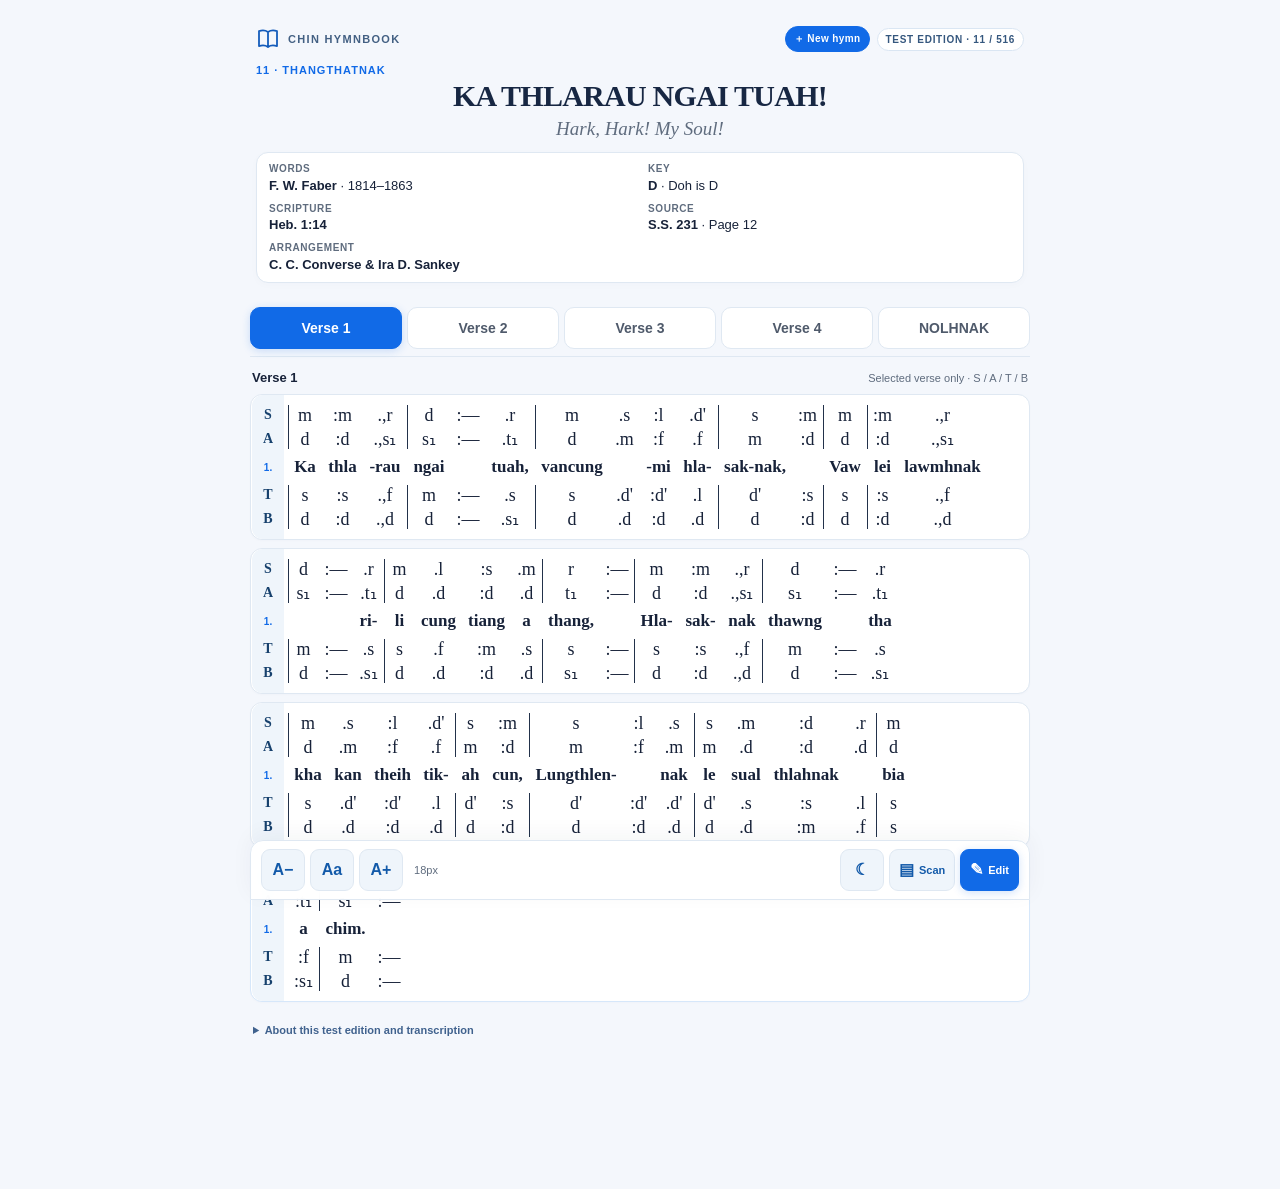
==== Chin_Hymn_11_Mobile_Reader.html @ 7ba85438 "first commit" ====
<!doctype html>
<html lang="en">
<head>
  <meta charset="utf-8">
  <meta name="viewport" content="width=device-width,initial-scale=1,viewport-fit=cover">
  <meta name="theme-color" content="#f4f7fc">
  <meta name="description" content="Mobile tonic sol-fa reading prototype of Chin Hymnbook #11. Separate verses, four-part notation, and Nolhnak chorus.">
  <title>11. KA THLARAU NGAI TUAH! — Chin Hymnbook</title>
  <style>:root {
  color-scheme: light;
  --page: #f4f7fc;
  --paper: #ffffff;
  --ink: #172239;
  --subtle: #5f6c7e;
  --line: #dfe8f2;
  --soft: #eff5fb;
  --blue: #116ae7;
  --blue-soft: #e7f1ff;
  --note-size: 18px;
  --lyric-size: 17px;
  --voice-height: 24px;
  --lyric-height: 32px;
  font-family: -apple-system, BlinkMacSystemFont, "Segoe UI", Inter, Arial, sans-serif;
}
*{box-sizing:border-box}
html{scroll-behavior:smooth}
body{margin:0;min-width:0;background:var(--page);color:var(--ink)}
button{font:inherit;cursor:pointer}
button:focus-visible,summary:focus-visible{outline:3px solid #66aaf9;outline-offset:3px}
.app{max-width:820px;min-height:100vh;margin:auto;padding:0 11px 90px}
.masthead{background:transparent;padding:19px 6px 16px}
.brand-row{display:flex;align-items:center;justify-content:space-between;gap:9px;margin-bottom:12px}
.header-actions{display:flex;align-items:center;justify-content:flex-end;gap:7px}.new-hymn-button{border:1px solid var(--blue);border-radius:100px;background:var(--blue);color:#fff;padding:5px 8px;font-size:10px;letter-spacing:.04em;font-weight:800;white-space:nowrap}
.brand{display:flex;align-items:center;gap:8px;color:#436083;font-size:11px;font-weight:800;letter-spacing:.12em}
.brand svg{width:24px;height:24px;color:#145cbb}
.draft-tag{font-size:10px;letter-spacing:.07em;color:#35577e;border:1px solid #dae6f3;border-radius:100px;background:#fff;padding:5px 8px;font-weight:800}
.hymn-number{font-size:11px;font-weight:800;text-transform:uppercase;letter-spacing:.09em;color:var(--blue);margin-bottom:4px}
h1{font-family:Georgia,"Times New Roman",serif;font-size:clamp(21px,5.3vw,30px);line-height:1.08;letter-spacing:-.025em;margin:0;text-align:center;color:#172743}
.subtitle{font-family:Georgia,"Times New Roman",serif;font-size:clamp(15px,4vw,19px);font-style:italic;text-align:center;margin:6px 0 12px;color:var(--subtle)}
.metadata{border:1px solid var(--line);border-radius:12px;background:var(--paper);padding:9px 12px;display:grid;grid-template-columns:1fr 1fr;gap:7px 16px;box-shadow:0 2px 9px rgba(26,63,110,.02)}
.meta{font-size:12px;line-height:1.36;min-width:0}
.meta strong{font-weight:800;color:var(--ink)}
.meta-label{font-size:10px;color:var(--subtle);text-transform:uppercase;letter-spacing:.06em;display:block;margin-bottom:1px;font-weight:800}
.meta.wide{grid-column:1/-1}
.meta-group{display:flex;gap:10px;flex-wrap:wrap}
.tabs-wrap{position:sticky;top:0;z-index:5;padding:8px 0 7px;background:var(--page);border-bottom:1px solid var(--line)}
.tabs{display:grid;grid-template-columns:repeat(5,minmax(0,1fr));gap:5px;max-width:810px}
.tab{border:1px solid var(--line);background:var(--paper);color:#4f5a6b;border-radius:10px;padding:11px 2px;font-size:12px;font-weight:750;min-width:0;white-space:nowrap;min-height:42px}
.tab[aria-selected="true"]{background:var(--blue);color:white;border-color:var(--blue);box-shadow:0 2px 8px #1b6de833}
.reader{padding:10px 0 0;scroll-margin-top:65px}
.score-head{display:flex;align-items:center;justify-content:space-between;gap:6px;margin:3px 2px 9px}
.section-name{font-size:13px;font-weight:800;color:var(--ink)}
.section-caption{color:var(--subtle);font-size:11px;text-align:right}
.notice{font-size:11px;line-height:1.5;color:#6a552c;background:#fff8e7;border:1px solid #f2dfaa;padding:8px 10px;border-radius:10px;margin:0 0 10px}
.score{display:flex;flex-direction:column;gap:8px}
.music-line{background:var(--paper);border:1px solid var(--line);border-radius:12px;display:flex;align-items:stretch;min-width:0;padding:8px 5px 8px 0;box-shadow:0 1px 2px rgba(27,54,96,.02);overflow:hidden}
.voice-labels{display:grid;grid-template-rows:var(--voice-height) var(--voice-height) var(--lyric-height) var(--voice-height) var(--voice-height);flex:0 0 27px;background:var(--soft);border-radius:11px 0 0 11px;margin:-8px 4px -8px 0;padding:8px 0;align-items:center;justify-items:center;color:#17416d;font:700 12px Georgia,serif}
.voice-labels .verse-mark{font-size:10px;color:var(--blue);font-family:Arial,sans-serif;align-self:center}
.event-group{display:flex;gap:0;flex:1;min-width:0;align-items:stretch}
.event{position:relative;min-width:0;flex-shrink:0;display:grid;grid-template-rows:var(--voice-height) var(--voice-height) var(--lyric-height) var(--voice-height) var(--voice-height);align-items:center;text-align:center;font-family:Georgia,"Times New Roman",serif;font-variant-numeric:tabular-nums;color:var(--ink)}
.note{font-size:var(--note-size);white-space:nowrap;line-height:1.12;min-width:0}
.lyric{font-size:var(--lyric-size);font-weight:700;line-height:1.1;white-space:nowrap;min-width:0}
.event.bar-before::before,.event.bar-before::after{content:"";position:absolute;left:0;border-left:1.6px solid #22314a;pointer-events:none}
.event.bar-before::before{top:2px;height:calc(var(--voice-height) * 2 - 4px)}
.event.bar-before::after{top:calc(var(--voice-height) * 2 + var(--lyric-height) + 2px);height:calc(var(--voice-height) * 2 - 4px)}
.note.blank,.lyric.blank{opacity:0}
.music-line.last-of-original{border-color:#d6e7fa}
.footer-tools{position:sticky;z-index:6;bottom:0;padding:8px 10px calc(8px + env(safe-area-inset-bottom));background:color-mix(in srgb,var(--paper) 96%,transparent);backdrop-filter:blur(8px);border:1px solid var(--line);border-radius:13px 13px 0 0;display:flex;align-items:center;justify-content:space-between;gap:8px;margin-top:25px;box-shadow:0 -6px 22px #142b4b0b}
.control-group{display:flex;align-items:center;gap:5px}
.control{border:1px solid var(--line);border-radius:9px;background:var(--soft);color:#135aa9;min-width:44px;min-height:42px;padding:5px 9px;font-weight:800;font-size:16px;display:inline-flex;align-items:center;justify-content:center;gap:5px}
.primary-control{background:var(--blue);border-color:var(--blue);color:#fff;box-shadow:0 2px 8px #1b6de833}
.control:active{transform:scale(.97)}
.control-text{font-size:11px;font-weight:750}
.font-caption{color:var(--subtle);font-size:11px;min-width:36px;text-align:center}
.helper{margin:15px 3px 0;color:var(--subtle);font-size:11px;line-height:1.5}
.helper summary{cursor:pointer;color:#40628e;font-weight:800;padding:5px 0}
.helper p{margin:5px 0 8px}
.dialog{border:none;border-radius:14px;background:var(--paper);padding:0;max-width:min(95vw,750px);width:95vw;max-height:90vh;color:var(--ink);box-shadow:0 16px 70px #101a3270}
.dialog::backdrop{background:#0c1733bb}
.dialog-head{position:sticky;top:0;display:flex;justify-content:space-between;align-items:center;gap:10px;padding:10px 14px;background:var(--paper);border-bottom:1px solid var(--line)}
.dialog-head h2{font-size:15px;margin:0}
.dialog-body{padding:10px;max-height:75vh;overflow:auto;text-align:center}
.dialog-body img{max-width:100%;height:auto;display:block;margin:auto}
.dialog .close{background:var(--soft);border:1px solid var(--line);min-width:42px;min-height:42px;border-radius:9px;font-size:18px;color:var(--ink)}
.dialog-hint{font-size:11px;line-height:1.35;color:var(--subtle);margin:3px 0 0}
.editor-dialog{max-width:min(96vw,1500px);width:96vw}
.import-dialog{max-width:min(94vw,640px)}.import-body{padding:16px}.upload-drop{display:grid;gap:7px;border:1px dashed #8cb6e8;border-radius:10px;background:var(--soft);padding:14px;color:var(--ink);font-size:13px;font-weight:800;margin-bottom:14px}.upload-drop input{font:inherit;color:var(--subtle);font-size:12px;font-weight:500}.upload-drop small{font-size:11px;line-height:1.4;color:var(--subtle);font-weight:500}.import-fields{grid-template-columns:repeat(2,minmax(0,1fr))}.import-warning{font-size:11px;line-height:1.45;color:#6a552c;background:#fff8e7;border:1px solid #f2dfaa;border-radius:9px;padding:9px 10px;margin:15px 0 0}
.editor-body{padding:14px;max-height:68vh;overflow:auto}
.editor-section{margin:20px 0}.editor-section h3{font-size:14px;margin:0 0 9px}.editor-section p{font-size:11px;line-height:1.4;color:var(--subtle);margin:0 0 9px}
.editor-details{margin:0 0 18px}.editor-details summary{cursor:pointer;font-size:14px;font-weight:800;color:#40628e;margin-bottom:10px}.editor-details[open] summary{margin-bottom:10px}
.editor-fields{display:grid;grid-template-columns:repeat(2,minmax(0,1fr));gap:9px}.editor-field{display:grid;gap:4px;font-size:11px;font-weight:750;color:var(--subtle)}
.editor-field input,.event-editor input{font:inherit;color:var(--ink);background:var(--paper);border:1px solid var(--line);border-radius:7px;padding:7px;min-width:0}
.event-editor{display:grid;grid-template-columns:36px repeat(5,minmax(64px,1fr));gap:5px;align-items:center;margin:0 0 5px}.event-editor label{font:700 11px Georgia,serif;color:var(--subtle);text-align:center}.event-editor .event-number{font:700 11px Arial,sans-serif;text-align:right;color:var(--subtle)}
.editor-columns{display:grid;grid-template-columns:36px repeat(5,minmax(64px,1fr));gap:5px;margin:0 0 5px}.editor-columns span{font-size:10px;font-weight:800;color:var(--subtle);text-align:center}.editor-actions{position:sticky;bottom:0;display:grid;grid-template-columns:auto auto 1fr auto auto;gap:7px;align-items:center;padding:10px 14px;background:var(--paper);border-top:1px solid var(--line)}
.editor-reference{display:grid;grid-template-columns:minmax(0,1fr) minmax(0,1fr);gap:16px;align-items:start;margin:0}.editor-reference figure,.editor-reference section{margin:0;border:1px solid var(--line);border-radius:10px;background:var(--soft);overflow:hidden}.editor-reference figcaption,.editor-reference h3{margin:0;padding:9px 11px;border-bottom:1px solid var(--line);font-size:12px;font-weight:800;color:var(--ink)}.scan-zoom{float:right;display:flex;align-items:center;gap:5px}.scan-zoom button{width:23px;height:23px;padding:0;border:1px solid var(--line);border-radius:5px;background:var(--paper);color:#135aa9;font-weight:800}.scan-zoom span{min-width:35px;text-align:center;font-size:10px;color:var(--subtle)}.editor-scan-viewport{height:500px;overflow:auto;background:#fff}.editor-scan-viewport img{display:block;max-width:none;height:auto;min-width:100%;object-fit:initial;object-position:top left}.editor-edit-panel{height:536px;display:flex;flex-direction:column}.editor-edit-panel p{font-size:11px;line-height:1.4;color:var(--subtle);margin:8px 11px}.editor-table{overflow:auto;padding:0 10px 10px}.editor-table .event-editor,.editor-table .editor-columns{min-width:510px}
.editor-secondary,.editor-save{border-radius:8px;padding:9px 11px;font-size:12px;font-weight:800}.editor-secondary{background:var(--soft);color:#135aa9;border:1px solid var(--line)}.editor-save{background:var(--blue);color:#fff;border:1px solid var(--blue)}
@media(max-width:700px){.editor-fields,.import-fields{grid-template-columns:1fr}.editor-body{padding:11px}.editor-reference{grid-template-columns:1fr}.editor-scan-viewport{height:300px}.editor-edit-panel{height:420px}.event-editor,.editor-columns{grid-template-columns:27px repeat(5,minmax(56px,1fr));gap:3px;min-width:330px}.editor-section{overflow-x:auto}.event-editor input{padding:6px 4px;font-size:12px}.editor-actions{padding:9px;gap:5px}.editor-secondary,.editor-save{padding:9px 7px;font-size:11px}}
.sr-only{position:absolute;left:-10000px;width:1px;height:1px;overflow:hidden}
:root[data-theme="dark"]{color-scheme:dark;--page:#111824;--paper:#202a39;--ink:#edf4fe;--subtle:#aebbd0;--line:#39475a;--soft:#2a3a4e;--blue:#64a5ff;--blue-soft:#223d63}
:root[data-theme="dark"] .tab[aria-selected="true"]{background:#3579d6;color:white}
:root[data-theme="dark"] .primary-control{background:#3579d6;border-color:#3579d6}
:root[data-theme="dark"] .import-warning{color:#f2d9a0;background:#423823;border-color:#786130}
:root[data-theme="dark"] .notice{color:#f2d9a0;background:#423823;border-color:#786130}
:root[data-theme="dark"] .event.bar-before::before,:root[data-theme="dark"] .event.bar-before::after{border-color:#cfdbeb}
:root[data-theme="dark"] .voice-labels{color:#d5e8fc}
:root[data-theme="dark"] .draft-tag{background:var(--paper);border-color:var(--line);color:var(--subtle)}
:root[data-theme="dark"] .footer-tools{background:#202a39f5}
@media (min-width:650px){.app{padding:0 20px 60px}.masthead{padding-top:26px}.tab{font-size:14px}.voice-labels{flex-basis:32px;font-size:14px}.music-line{padding-left:1px}.meta{font-size:13px}}
@media (max-width:359px){.app{padding:0 6px 80px}.voice-labels{flex-basis:23px;margin-right:2px}.music-line{padding-right:3px}.tab{font-size:11px}.metadata{padding:8px}.footer-tools{padding-left:5px;padding-right:5px}.control{min-width:40px;padding:5px}}
@media(prefers-reduced-motion:reduce){html{scroll-behavior:auto}*{transition:none!important}}
</style>
</head>
<body>
<main class="app">
  <header class="masthead">
    <div class="brand-row">
      <div class="brand"><svg viewBox="0 0 24 24" fill="none" stroke="currentColor" stroke-width="1.8" aria-hidden="true"><path d="M12 5c-2.5-1.8-6-1.9-9-.9v15c3-.9 6.5-1 9 1 2.5-2 6-1.9 9-1v-15c-3-1-6.5-.9-9 .9Zm0 0v15" stroke-linejoin="round"/></svg>CHIN HYMNBOOK</div>
      <div class="header-actions"><button id="openImporter" class="new-hymn-button" type="button">＋ New hymn</button><span class="draft-tag">TEST EDITION · 11 / 516</span></div>
    </div>
    <div id="hymnNumber" class="hymn-number">11 · Thangthatnak</div>
    <h1 id="hymnTitle">KA THLARAU NGAI TUAH!</h1>
    <p id="englishTitle" class="subtitle">Hark, Hark! My Soul!</p>
    <div class="metadata" aria-label="Hymn information">
      <div class="meta"><span class="meta-label">Words</span><span id="wordsMeta"></span></div>
      <div class="meta"><span class="meta-label">Key</span><span id="keyMeta"></span></div>
      <div class="meta"><span class="meta-label">Scripture</span><strong id="scriptureMeta"></strong></div>
      <div class="meta"><span class="meta-label">Source</span><span id="sourceMeta"></span></div>
      <div class="meta wide"><span class="meta-label">Arrangement</span><strong id="arrangersMeta"></strong></div>
    </div>
  </header>

  <nav class="tabs-wrap" aria-label="Choose verse or chorus">
    <div class="tabs" role="tablist" aria-label="Hymn section">
      <button class="tab" type="button" role="tab" aria-controls="reader" aria-selected="true" data-section="1">Verse 1</button>
      <button class="tab" type="button" role="tab" aria-controls="reader" aria-selected="false" data-section="2">Verse 2</button>
      <button class="tab" type="button" role="tab" aria-controls="reader" aria-selected="false" data-section="3">Verse 3</button>
      <button class="tab" type="button" role="tab" aria-controls="reader" aria-selected="false" data-section="4">Verse 4</button>
      <button id="chorusTab" class="tab" type="button" role="tab" aria-controls="reader" aria-selected="false" data-section="chorus">Nolhnak</button>
    </div>
  </nav>

  <section id="reader" class="reader" role="tabpanel" aria-label="Selected hymn section">
    <div class="score-head"><span class="section-name" id="sectionName">Verse 1</span><span class="section-caption" id="sectionCaption">Selected verse only · S / A / T / B</span></div>
    <p id="notice" class="notice" hidden>Verse 4 was printed separately below the music. Its lyrics are preserved, but their note-by-note placement is <strong>provisional</strong> and needs musical proofreading.</p>
    <div id="score" class="score" aria-label="Tonic sol-fa score"><div class="music-line">Loading notation…</div></div>
  </section>
  <details class="helper"><summary>About this test edition and transcription</summary>
    <p>This functional prototype uses the text and notes from the previously reconstructed SVG of the supplied hymnbook scan—not notes invented by image mockups. Each tab shows only that section. On narrow screens, measures reflow vertically; all four voices remain visible with the lyrics between A and T.</p>
    <p>The original re-typesetting was manual and has not received musical proofreading. Please compare the notation and Chin lyrics against the source scan before publishing or using it for a performance. Verse 4 is especially provisional in its lyric alignment.</p>
  </details>
  <div class="footer-tools" role="group" aria-label="Reading tools">
    <div class="control-group">
      <button id="decreaseFont" class="control" type="button" aria-label="Decrease notation size">A−</button>
      <button id="resetFont" class="control" type="button" aria-label="Reset notation size">Aa</button>
      <button id="increaseFont" class="control" type="button" aria-label="Increase notation size">A+</button>
      <span class="font-caption" id="fontCaption" aria-live="polite">18px</span>
    </div>
    <div class="control-group">
      <button id="themeToggle" class="control" type="button" aria-label="Switch to dark mode"><span id="themeIcon">☾</span></button>
      <button id="openScan" class="control" type="button" aria-label="View original scanned page"><span aria-hidden="true">▤</span><span class="control-text">Scan</span></button>
      <button id="openEditor" class="control primary-control" type="button" aria-label="Edit hymn content"><span aria-hidden="true">✎</span><span class="control-text">Edit</span></button>
    </div>
  </div>
</main>
<dialog id="scanDialog" class="dialog" aria-label="Original hymnbook scan">
  <div class="dialog-head"><h2>Original scan · Hymn 11</h2><button id="closeScan" class="close" type="button" aria-label="Close original scan">✕</button></div>
  <div class="dialog-body"><img id="scanImage" src="[data-uri]" alt="Original scanned page 12 showing hymn 11 with tonic sol-fa and verses"></div>
</dialog>
<dialog id="editorDialog" class="dialog editor-dialog" aria-label="Edit hymn content">
  <form id="editorForm" method="dialog">
    <div class="dialog-head"><div><h2>Edit hymn content</h2><p class="dialog-hint">Changes are stored on this device until you export the project JSON.</p></div><button id="closeEditor" class="close" type="button" aria-label="Close editor">✕</button></div>
    <div id="editorBody" class="editor-body"></div>
    <div class="editor-actions"><button id="addEvent" class="editor-secondary" type="button">Add event</button><button id="resetEdits" class="editor-secondary" type="button">Reset saved edits</button><span></span><button id="exportEdits" class="editor-secondary" type="button">Export JSON</button><button class="editor-save" type="submit">Save changes</button></div>
  </form>
</dialog>
<dialog id="importDialog" class="dialog import-dialog" aria-label="Create a new hymn draft">
  <form id="importForm">
    <div class="dialog-head"><div><h2>New hymn from scan</h2><p class="dialog-hint">Creates a proofread-required draft. Review every note and lyric against the scan.</p></div><button id="closeImporter" class="close" type="button" aria-label="Close new hymn importer">✕</button></div>
    <div class="import-body">
      <label class="upload-drop"><span>Original scanned page</span><input id="importScan" name="scan" type="file" accept="image/jpeg,image/png,image/webp" required><small id="scanFileStatus">Choose a high-resolution JPG, PNG, or WebP.</small></label>
      <div class="editor-fields import-fields">
        <label class="editor-field">Hymn number<input name="number" type="number" min="1" required placeholder="12"></label>
        <label class="editor-field">Category<input name="category" required placeholder="Thangthatnak"></label>
        <label class="editor-field">Chin title<input name="title" required placeholder="Title as printed"></label>
        <label class="editor-field">English title<input name="englishTitle" placeholder="Optional translation"></label>
        <label class="editor-field">Book page<input name="page" type="number" min="1" placeholder="13"></label>
        <label class="editor-field">Source / tune<input name="source" placeholder="Optional"></label>
      </div>
      <p class="import-warning"><strong>What this creates:</strong> a structured draft with blank aligned events for verses and chorus, plus review flags. It does not infer or certify any notation from the scan.</p>
    </div>
    <div class="editor-actions"><span></span><button id="downloadScan" class="editor-secondary" type="button" disabled>Download scan copy</button><button class="editor-save" type="submit">Create draft</button></div>
  </form>
</dialog>
<script>// Generated from hymn11.json by sync_hymn_data.py. Do not edit directly.
window.HYMN11 = {
  "number": "11",
  "title": "KA THLARAU NGAI TUAH!",
  "englishTitle": "Hark, Hark! My Soul!",
  "category": "Thangthatnak",
  "page": "12",
  "lyricist": "F. W. Faber",
  "lyricistDates": "1814–1863",
  "key": "D",
  "scripture": "Heb. 1:14",
  "source": "S.S. 231",
  "arrangers": "C. C. Converse & Ira D. Sankey",
  "verses": 4,
  "chorusLabel": "NOLHNAK",
  "verse4NotUnderlaid": true,
  "notationSource": "Manually re-typeset SVG created from the user-supplied scan; needs musical proofreading.",
  "verseScore": [
    {
      "sourceSystem": 1,
      "events": [
        {
          "notes": [
            "m",
            "d",
            "s",
            "d"
          ],
          "lyrics": [
            "Ka",
            "Hla",
            "Lam"
          ],
          "bar": true,
          "verse4": "Ngaih"
        },
        {
          "notes": [
            ":m",
            ":d",
            ":s",
            ":d"
          ],
          "lyrics": [
            "thla",
            "aw",
            "hla"
          ],
          "verse4": "chiat"
        },
        {
          "notes": [
            ".,r",
            ".,s₁",
            ".,f",
            ".,d"
          ],
          "lyrics": [
            "-rau",
            "nan",
            "pi"
          ],
          "verse4": "nak"
        },
        {
          "notes": [
            "d",
            "s₁",
            "m",
            "d"
          ],
          "lyrics": [
            "ngai",
            "theih",
            "ah"
          ],
          "bar": true,
          "verse4": "caan"
        },
        {
          "notes": [
            ":—",
            ":—",
            ":—",
            ":—"
          ],
          "lyrics": [
            "",
            "",
            ""
          ],
          "verse4": ""
        },
        {
          "notes": [
            ".r",
            ".t₁",
            ".s",
            ".s₁"
          ],
          "lyrics": [
            "tuah,",
            "tik-",
            "zan-"
          ],
          "verse4": "kha"
        },
        {
          "notes": [
            "m",
            "d",
            "s",
            "d"
          ],
          "lyrics": [
            "vancung",
            "ah",
            "lei"
          ],
          "bar": true,
          "verse4": "a"
        },
        {
          "notes": [
            ".s",
            ".m",
            ".d'",
            ".d"
          ],
          "lyrics": [
            "",
            "hmai-",
            "dar-"
          ],
          "verse4": "tu"
        },
        {
          "notes": [
            ":l",
            ":f",
            ":d'",
            ":d"
          ],
          "lyrics": [
            "-mi",
            "lei",
            "khing"
          ],
          "verse4": "sau"
        },
        {
          "notes": [
            ".d'",
            ".f",
            ".l",
            ".d"
          ],
          "lyrics": [
            "hla-",
            "ah",
            "thawng"
          ],
          "verse4": "hmah-"
        },
        {
          "notes": [
            "s",
            "m",
            "d'",
            "d"
          ],
          "lyrics": [
            "sak-nak,",
            "kal",
            "bangin,"
          ],
          "bar": true,
          "verse4": "seh-"
        },
        {
          "notes": [
            ":m",
            ":d",
            ":s",
            ":d"
          ],
          "lyrics": [
            "",
            "u,",
            ""
          ],
          "verse4": "law"
        },
        {
          "notes": [
            "m",
            "d",
            "s",
            "d"
          ],
          "lyrics": [
            "Vaw",
            "“Re",
            "Vaw-"
          ],
          "bar": true,
          "verse4": "Khua"
        }
      ]
    },
    {
      "sourceSystem": 2,
      "events": [
        {
          "notes": [
            ":m",
            ":d",
            ":s",
            ":d"
          ],
          "lyrics": [
            "lei",
            "thei",
            "lei"
          ],
          "bar": true,
          "verse4": "mui"
        },
        {
          "notes": [
            ".,r",
            ".,s₁",
            ".,f",
            ".,d"
          ],
          "lyrics": [
            "lawmhnak",
            "-mi",
            "cungah"
          ],
          "verse4": "hlawt"
        },
        {
          "notes": [
            "d",
            "s₁",
            "m",
            "d"
          ],
          "lyrics": [
            "",
            "le",
            ""
          ],
          "bar": true,
          "verse4": "in"
        },
        {
          "notes": [
            ":—",
            ":—",
            ":—",
            ":—"
          ],
          "lyrics": [
            "",
            "",
            ""
          ],
          "verse4": ""
        },
        {
          "notes": [
            ".r",
            ".t₁",
            ".s",
            ".s₁"
          ],
          "lyrics": [
            "ri-",
            "si-",
            "Je-"
          ],
          "verse4": "lawmhnak"
        },
        {
          "notes": [
            "m",
            "d",
            "s",
            "d"
          ],
          "lyrics": [
            "li",
            "fak",
            "suh"
          ],
          "bar": true,
          "verse4": ""
        },
        {
          "notes": [
            ".l",
            ".d",
            ".f",
            ".d"
          ],
          "lyrics": [
            "cung",
            "ra",
            "thawng"
          ],
          "verse4": "khua"
        },
        {
          "notes": [
            ":s",
            ":d",
            ":m",
            ":d"
          ],
          "lyrics": [
            "tiang",
            "u,”",
            "a"
          ],
          "verse4": "a"
        },
        {
          "notes": [
            ".m",
            ".d",
            ".s",
            ".d"
          ],
          "lyrics": [
            "a",
            "a",
            "thang"
          ],
          "verse4": "ceu"
        },
        {
          "notes": [
            "r",
            "t₁",
            "s",
            "s₁"
          ],
          "lyrics": [
            "thang,",
            "ti,",
            "cang,"
          ],
          "bar": true,
          "verse4": "lai"
        },
        {
          "notes": [
            ":—",
            ":—",
            ":—",
            ":—"
          ],
          "lyrics": [
            "",
            "",
            ""
          ],
          "verse4": ""
        },
        {
          "notes": [
            "m",
            "d",
            "s",
            "d"
          ],
          "lyrics": [
            "Hla-",
            "Khuamui",
            "Thong"
          ],
          "bar": true,
          "verse4": "Rethei"
        },
        {
          "notes": [
            ":m",
            ":d",
            ":s",
            ":d"
          ],
          "lyrics": [
            "sak-",
            "",
            "tam-pi"
          ],
          "verse4": ""
        },
        {
          "notes": [
            ".,r",
            ".,s₁",
            ".,f",
            ".,d"
          ],
          "lyrics": [
            "nak",
            "chung",
            ""
          ],
          "verse4": "mi"
        }
      ]
    },
    {
      "sourceSystem": 3,
      "events": [
        {
          "notes": [
            "d",
            "s₁",
            "m",
            "d"
          ],
          "lyrics": [
            "thawng",
            "ah",
            "thil-"
          ],
          "bar": true,
          "verse4": "kal"
        },
        {
          "notes": [
            ":—",
            ":—",
            ":—",
            ":—"
          ],
          "lyrics": [
            "",
            "",
            ""
          ],
          "verse4": ""
        },
        {
          "notes": [
            ".r",
            ".t₁",
            ".s",
            ".s₁"
          ],
          "lyrics": [
            "tha",
            "Bawi",
            "rit"
          ],
          "verse4": "nak"
        },
        {
          "notes": [
            "m",
            "d",
            "s",
            "d"
          ],
          "lyrics": [
            "kha",
            "Je-",
            "a"
          ],
          "bar": true,
          "verse4": ""
        },
        {
          "notes": [
            ".s",
            ".m",
            ".d'",
            ".d"
          ],
          "lyrics": [
            "kan",
            "suh",
            "phor-"
          ],
          "verse4": "lam"
        },
        {
          "notes": [
            ":l",
            ":f",
            ":d'",
            ":d"
          ],
          "lyrics": [
            "theih",
            "nih",
            "mi"
          ],
          "verse4": "kha"
        },
        {
          "notes": [
            ".d'",
            ".f",
            ".l",
            ".d"
          ],
          "lyrics": [
            "tik-",
            "an",
            "vial-"
          ],
          "verse4": "a"
        },
        {
          "notes": [
            "s",
            "m",
            "d'",
            "d"
          ],
          "lyrics": [
            "ah",
            "auh",
            "te"
          ],
          "bar": true,
          "verse4": "dih"
        },
        {
          "notes": [
            ":m",
            ":d",
            ":s",
            ":d"
          ],
          "lyrics": [
            "cun,",
            "cang,",
            "nih,"
          ],
          "verse4": "tikah,"
        },
        {
          "notes": [
            "s",
            "m",
            "d'",
            "d"
          ],
          "lyrics": [
            "Lungthlen-",
            "Van-",
            "Tuu-"
          ],
          "bar": true,
          "verse4": "Thlarau"
        },
        {
          "notes": [
            ":l",
            ":f",
            ":d'",
            ":d"
          ],
          "lyrics": [
            "",
            "cung",
            "khal"
          ],
          "verse4": ""
        },
        {
          "notes": [
            ".s",
            ".m",
            ".d'",
            ".d"
          ],
          "lyrics": [
            "nak",
            "lam",
            "Bawi-"
          ],
          "verse4": "hna"
        }
      ]
    },
    {
      "sourceSystem": 4,
      "events": [
        {
          "notes": [
            "s",
            "m",
            "d'",
            "d"
          ],
          "lyrics": [
            "le",
            "tha",
            "pa"
          ],
          "bar": true,
          "verse4": "ngamnak"
        },
        {
          "notes": [
            ".m",
            ".d",
            ".s",
            ".d"
          ],
          "lyrics": [
            "sual",
            "hmuhsak",
            "nangmah"
          ],
          "verse4": ""
        },
        {
          "notes": [
            ":d",
            ":d",
            ":s",
            ":m"
          ],
          "lyrics": [
            "thlahnak",
            "",
            ""
          ],
          "verse4": "suikhua"
        },
        {
          "notes": [
            ".r",
            ".d",
            ".l",
            ".f"
          ],
          "lyrics": [
            "",
            "-tu",
            "sin-"
          ],
          "verse4": ""
        },
        {
          "notes": [
            "m",
            "d",
            "s",
            "s"
          ],
          "lyrics": [
            "bia",
            "kha",
            "ah"
          ],
          "bar": true,
          "verse4": "kan"
        },
        {
          "notes": [
            ":r",
            ":t₁",
            ":f",
            ":s₁"
          ],
          "lyrics": [
            "a",
            "a",
            "kan"
          ],
          "verse4": "phak"
        },
        {
          "notes": [
            "d",
            "s₁",
            "m",
            "d"
          ],
          "lyrics": [
            "chim.",
            "si.",
            "ra."
          ],
          "bar": true,
          "verse4": "lai"
        },
        {
          "notes": [
            ":—",
            ":—",
            ":—",
            ":—"
          ],
          "lyrics": [
            "",
            "",
            ""
          ],
          "verse4": ""
        }
      ]
    }
  ],
  "chorusScore": [
    {
      "sourceSystem": 4,
      "events": [
        {
          "notes": [
            "s",
            "d",
            "d'",
            "m"
          ],
          "chorusLyric": "Bia",
          "bar": true
        },
        {
          "notes": [
            ":l",
            ":f",
            ":d'",
            ":f"
          ],
          "chorusLyric": "kam"
        },
        {
          "notes": [
            ".t",
            ".f",
            ".s",
            ".r"
          ],
          "chorusLyric": "a"
        },
        {
          "notes": [
            "d'",
            "m",
            "s",
            "d"
          ],
          "chorusLyric": "tling,",
          "bar": true
        },
        {
          "notes": [
            ":—",
            ":—",
            ":—",
            ":—"
          ],
          "chorusLyric": ""
        },
        {
          "notes": [
            ".s",
            ".m",
            ".d'",
            ".d"
          ],
          "chorusLyric": "Van-"
        }
      ]
    },
    {
      "sourceSystem": 5,
      "events": [
        {
          "notes": [
            "l",
            "f",
            "d'",
            "f"
          ],
          "chorusLyric": "cung",
          "bar": true
        },
        {
          "notes": [
            ".s",
            ".s",
            ".d'",
            ".m"
          ],
          "chorusLyric": "mi"
        },
        {
          "notes": [
            ":l",
            ":f",
            ":d'",
            ":f"
          ],
          "chorusLyric": "vialte"
        },
        {
          "notes": [
            ".t",
            ".f",
            ".s",
            ".r"
          ],
          "chorusLyric": ""
        },
        {
          "notes": [
            "d'",
            "m",
            "s",
            "d"
          ],
          "chorusLyric": "nih",
          "bar": true
        },
        {
          "notes": [
            ":s",
            ":m",
            ":d'",
            ":d"
          ],
          "chorusLyric": "khan,"
        },
        {
          "notes": [
            "d'",
            "m",
            "s",
            "d"
          ],
          "chorusLyric": "An",
          "bar": true
        },
        {
          "notes": [
            ":d'",
            ":m",
            ":s",
            ":d"
          ],
          "chorusLyric": "aw"
        },
        {
          "notes": [
            ".t",
            ".r",
            ".s",
            ".r"
          ],
          "chorusLyric": "ngaih"
        },
        {
          "notes": [
            "d'",
            "m",
            "s",
            "m"
          ],
          "chorusLyric": "awk",
          "bar": true
        },
        {
          "notes": [
            ".s",
            ".d",
            ".s",
            ".m"
          ],
          "chorusLyric": "tlak"
        },
        {
          "notes": [
            ":f",
            ":t₁",
            ":s",
            ":r"
          ],
          "chorusLyric": "in"
        },
        {
          "notes": [
            ".m",
            ".d",
            ".s",
            ".d"
          ],
          "chorusLyric": "hla"
        }
      ]
    },
    {
      "sourceSystem": 6,
      "events": [
        {
          "notes": [
            "l",
            "d",
            "f",
            "f₁"
          ],
          "chorusLyric": "an",
          "bar": true
        },
        {
          "notes": [
            ":r",
            ":d",
            ":l",
            ":fe₁"
          ],
          "chorusLyric": "sa"
        },
        {
          "notes": [
            "r",
            "t₁",
            "s",
            "s₁"
          ],
          "chorusLyric": "i,",
          "bar": true
        },
        {
          "notes": [
            ":—",
            ":—",
            ":—",
            ":—"
          ],
          "chorusLyric": ""
        },
        {
          "notes": [
            "m",
            "d",
            "s",
            "d"
          ],
          "chorusLyric": "Zan-",
          "bar": true
        },
        {
          "notes": [
            ":m",
            ":d",
            ":s",
            ":d"
          ],
          "chorusLyric": "lei"
        },
        {
          "notes": [
            ".r",
            ".t₁",
            ".f",
            ".s₁"
          ],
          "chorusLyric": "tah-"
        },
        {
          "notes": [
            "d",
            "s₁",
            "m",
            "d"
          ],
          "chorusLyric": "nak",
          "bar": true
        },
        {
          "notes": [
            ":—",
            ":—",
            ":—",
            ":—"
          ],
          "chorusLyric": ""
        },
        {
          "notes": [
            ".r",
            ".t₁",
            ".s",
            ".s₁"
          ],
          "chorusLyric": "zing-"
        },
        {
          "notes": [
            "m",
            "d",
            "s",
            "d"
          ],
          "chorusLyric": "lei",
          "bar": true
        },
        {
          "notes": [
            ".s",
            ".m",
            ".d'",
            ".d"
          ],
          "chorusLyric": "lung-"
        },
        {
          "notes": [
            ":l",
            ":f",
            ":d'",
            ":d"
          ],
          "chorusLyric": "lawmh-"
        },
        {
          "notes": [
            ".d'",
            ".f",
            ".l",
            ".d"
          ],
          "chorusLyric": "nak"
        }
      ]
    },
    {
      "sourceSystem": 7,
      "events": [
        {
          "notes": [
            "s",
            "m",
            "d'",
            "d"
          ],
          "chorusLyric": "tha",
          "bar": true
        },
        {
          "notes": [
            ":m",
            ":d",
            ":s",
            ":d"
          ],
          "chorusLyric": "bik,"
        },
        {
          "notes": [
            "s",
            "m",
            "d'",
            "d"
          ],
          "chorusLyric": "Khua",
          "bar": true
        },
        {
          "notes": [
            ":l",
            ":f",
            ":d'",
            ":d"
          ],
          "chorusLyric": "muih-nak"
        },
        {
          "notes": [
            ".s",
            ".m",
            ".d'",
            ".d"
          ],
          "chorusLyric": ""
        },
        {
          "notes": [
            "m",
            "d",
            "s",
            "d"
          ],
          "chorusLyric": "kha",
          "bar": true
        },
        {
          "notes": [
            ".s",
            ".m",
            ".d'",
            ".d"
          ],
          "chorusLyric": "dawtnak"
        },
        {
          "notes": [
            ":l",
            ":f",
            ":d'",
            ":f"
          ],
          "chorusLyric": ""
        },
        {
          "notes": [
            ".d'",
            ".f",
            ".l",
            ".f"
          ],
          "chorusLyric": "nih"
        },
        {
          "notes": [
            "d'",
            "m",
            "s",
            "s"
          ],
          "chorusLyric": "a"
        },
        {
          "notes": [
            ":t",
            ":r            .f",
            ":s",
            ":s₁"
          ],
          "chorusLyric": "ceu-",
          "bar": true
        },
        {
          "notes": [
            "d'",
            "m",
            "s",
            "d"
          ],
          "chorusLyric": "ter"
        },
        {
          "notes": [
            ":—",
            ":—",
            ":—",
            ":—"
          ],
          "chorusLyric": "",
          "bar": true
        },
        {
          "notes": [
            "",
            "",
            "",
            ""
          ],
          "chorusLyric": ""
        }
      ]
    }
  ]
};
</script>
<script>(() => {
  'use strict';
  const originalData = clone(window.HYMN11);
  let data = clone(originalData);
  const root = document.documentElement;
  const reader = document.getElementById('reader');
  const score = document.getElementById('score');
  const tabs = [...document.querySelectorAll('[role="tab"]')];
  const notice = document.getElementById('notice');
  const sectionName = document.getElementById('sectionName');
  const sectionCaption = document.getElementById('sectionCaption');
  const fontCaption = document.getElementById('fontCaption');
  const dialog = document.getElementById('scanDialog');
  const scanImage = document.getElementById('scanImage');
  let activeScanSrc = scanImage.src;
  let activeScanFilename = 'original-hymn-11.jpg';
  let dataStorageKey = 'chinHymn11-edits';
  let section = '1';
  let fontSize = 18;
  let timer;
  let lastWidth = 0;
  let measureCtx = document.createElement('canvas').getContext('2d');

  function clone(value) { return JSON.parse(JSON.stringify(value)); }

  function settingsGet(key, fallback) {
    try {return window.localStorage.getItem(key) ?? fallback;} catch {return fallback;}
  }
  function settingsSave(key, val) {
    try {window.localStorage.setItem(key, val);} catch {}
  }
  function escapeHtml(s) {
    return String(s).replace(/[&<>"']/g, x => ({'&':'&amp;','<':'&lt;','>':'&gt;','"':'&quot;',"'":'&#39;'}[x]));
  }
  function currentLines() {return section==='chorus' ? data.chorusScore : data.verseScore;}
  function renderHeader() {
    document.getElementById('hymnNumber').textContent=`${data.number} · ${data.category}`;
    document.getElementById('hymnTitle').textContent=data.title;
    document.getElementById('englishTitle').textContent=data.englishTitle;
    document.getElementById('wordsMeta').innerHTML=`<strong>${escapeHtml(data.lyricist)}</strong>${data.lyricistDates ? ` · ${escapeHtml(data.lyricistDates)}` : ''}`;
    document.getElementById('keyMeta').innerHTML=`<strong>${escapeHtml(data.key)}</strong> · Doh is ${escapeHtml(data.key)}`;
    document.getElementById('scriptureMeta').textContent=data.scripture;
    document.getElementById('sourceMeta').innerHTML=`<strong>${escapeHtml(data.source)}</strong> · Page ${escapeHtml(data.page)}`;
    document.getElementById('arrangersMeta').textContent=data.arrangers;
    document.getElementById('chorusTab').textContent=data.chorusLabel || 'Chorus';
  }
  function lyricFor(event) {
    return section==='chorus' ? (event.chorusLyric ?? '') :
      section==='4' ? (event.verse4 ?? '') : (event.lyrics?.[Number(section)-1] ?? '');
  }
  function preferredWidth(event) {
    const noteParts = event.notes ?? [];
    measureCtx.font = `${fontSize}px Georgia, 'Times New Roman', serif`;
    const n = Math.max(0, ...noteParts.map(t => measureCtx.measureText(t ?? '').width));
    measureCtx.font = `700 ${Math.max(14, fontSize-1)}px Georgia, 'Times New Roman', serif`;
    const l = measureCtx.measureText(lyricFor(event)).width;
    return Math.ceil(Math.max(fontSize * 1.7, n + 10, l + 12));
  }
  function lineCapacity() {
    const containerWidth = score.clientWidth || reader.clientWidth || 350;
    return Math.max(170,containerWidth-(window.innerWidth >=650 ? 52 : 37));
  }
  function intoMeasures(events) {
    const measures=[];
    for(const e of events){
      if (!measures.length || e.bar) measures.push([]);
      measures.at(-1).push(e);
    }
    return measures;
  }
  function reflowEvents(events, cap) {
    const measures=intoMeasures(events);
    const rows=[];let curr=[];let used=0;
    const push=()=>{if(curr.length){rows.push(curr);curr=[];used=0;}};
    for (const measure of measures){
      const measureWidth=measure.reduce((sum,e)=>sum+preferredWidth(e),0);
      if (measureWidth<=cap){
        if (used+measureWidth>cap && curr.length)push();
        curr.push(...measure);used+=measureWidth;
      } else {
        // A measure can be longer than a phone screen. Split only at note boundaries.
        for(const e of measure){
          const w=Math.min(preferredWidth(e),cap);
          if(used+w>cap && curr.length) push();
          curr.push(e);used+=w;
        }
      }
    }
    push();
    // Avoid a final "orphan" with only one sung syllable on its own line.
    // Moving whole note events preserves S/A/lyrics/T/B alignment.
    if (rows.length>1) {
      const last=rows.at(-1), prior=rows.at(-2);
      let lastWidth=last.reduce((n,e)=>n+preferredWidth(e),0);
      while(last.length<3 && prior.length>3){
        const candidate=prior.at(-1), w=preferredWidth(candidate);
        if(lastWidth+w>cap)break;
        prior.pop();last.unshift(candidate);lastWidth+=w;
      }
    }
    return rows;
  }
  function makeLine(events, originalSystem, final) {
    const outer=document.createElement('div');outer.className='music-line'+(final?' last-of-original':'');
    const labels=document.createElement('div');labels.className='voice-labels';labels.setAttribute('aria-hidden','true');
    labels.innerHTML=`<span>S</span><span>A</span><span class="verse-mark">${section==='chorus'?'♪':section+'.'}</span><span>T</span><span>B</span>`;
    outer.appendChild(labels);
    const group=document.createElement('div');group.className='event-group';
    let width=0;for (const e of events) width+=preferredWidth(e);
    const cap=lineCapacity();
    // If one unusual lyric word exceeds available width, reduce its column without overflowing.
    const factor=width>cap && events.length===1? Math.min(1,cap/width):1;
    for (const e of events){
      const cell=document.createElement('div');cell.className='event'+(e.bar?' bar-before':'');
      cell.style.width=(preferredWidth(e)*factor)+'px';
      const slots=[e.notes[0],e.notes[1],lyricFor(e),e.notes[2],e.notes[3]];
      for (let i=0;i<slots.length;i++) {
        const el=document.createElement('div');
        el.className=(i===2?'lyric':'note')+(!slots[i]?' blank':'');
        el.textContent=slots[i]||'·';
        if(i===2 && slots[i])el.title=slots[i];
        cell.appendChild(el);
      }
      group.appendChild(cell);
    }
    outer.appendChild(group);
    outer.dataset.sourceSystem=originalSystem;
    return outer;
  }
  function render() {
    if(!score) return;
    renderHeader();
    score.replaceChildren();
    const fragment=document.createDocumentFragment();
    // All four printed systems form one continuous musical section.
    // Reflow them together so source-page line endings cannot create tiny orphan panels.
    const events=currentLines().flatMap(sys=>sys.events);
    const rows=reflowEvents(events,lineCapacity());
    for(let j=0;j<rows.length;j++)fragment.appendChild(makeLine(rows[j],null,j===rows.length-1));
    score.appendChild(fragment);
    const chorus=section==='chorus';
    sectionName.textContent=chorus?`${data.chorusLabel} · Chorus`:`Verse ${section}`;
    sectionCaption.textContent=chorus?'Chorus only · S / A / T / B':'Selected verse only · S / A / T / B';
    notice.hidden=section!=='4';
    tabs.forEach(t=>{
      const isActive=t.dataset.section===section;
      t.setAttribute('aria-selected',String(isActive));t.tabIndex=isActive?0:-1;
    });
    fontCaption.textContent=`${fontSize}px`;
  }
  function setSection(next, scroll=true) {
    if(!['1','2','3','4','chorus'].includes(next))return;
    section=next;
    render();settingsSave('chinHymn11-section',section);
    if(scroll){
      reader.scrollIntoView({block:'start',behavior:window.matchMedia('(prefers-reduced-motion: reduce)').matches?'instant':'smooth'});
    }
  }
  function updateFont(value) {
    fontSize=Math.max(14,Math.min(24,Number(value)||18));
    root.style.setProperty('--note-size',fontSize+'px');
    root.style.setProperty('--lyric-size',Math.max(14,fontSize-1)+'px');
    root.style.setProperty('--voice-height',Math.round(fontSize*1.36)+'px');
    root.style.setProperty('--lyric-height',Math.round(fontSize*1.8)+'px');
    settingsSave('chinHymn11-font',fontSize);render();
  }
  function closeScan(){if(dialog?.open)dialog.close();}
  const editorDialog=document.getElementById('editorDialog');
  const editorBody=document.getElementById('editorBody');
  let editorScanZoom=100;
  function input(label, key, value) { return `<label class="editor-field">${label}<input name="${key}" value="${escapeHtml(value ?? '')}"></label>`; }
  function editorMarkup() {
    const score=currentLines(); const lyricLabel=section==='chorus'?'Chorus lyric':`Verse ${section} lyric`;
    const eventRows=score.flatMap(system=>system.events).map((event,index)=>{
      const lyric=lyricFor(event); const prefix=`event-${index}`;
      const note=(voice,label)=>`<input aria-label="Event ${index+1} ${label}" name="${prefix}-note-${voice}" value="${escapeHtml(event.notes[voice])}">`;
      return `<div class="event-editor"><span class="event-number">${index+1}</span>${note(0,'S')}${note(1,'A')}<input aria-label="Event ${index+1} ${lyricLabel}" name="${prefix}-lyric" value="${escapeHtml(lyric)}">${note(2,'T')}${note(3,'B')}</div>`;
    }).join('');
    const label=section==='chorus'?escapeHtml(data.chorusLabel):'Verse '+section;
    return `<details class="editor-details"><summary>Hymn details</summary><div class="editor-fields">${input('Hymn number','number',data.number)}${input('Category','category',data.category)}${input('Title','title',data.title)}${input('English title','englishTitle',data.englishTitle)}${input('Lyricist','lyricist',data.lyricist)}${input('Lyricist dates','lyricistDates',data.lyricistDates)}${input('Key / Doh','key',data.key)}${input('Scripture','scripture',data.scripture)}${input('Source','source',data.source)}${input('Book page','page',data.page)}${input('Arrangement','arrangers',data.arrangers)}${input('Chorus label','chorusLabel',data.chorusLabel)}</div></details><section class="editor-reference" aria-label="Proofreading workspace"><figure><figcaption>Original scan <span class="scan-zoom"><button type="button" data-scan-zoom="-25" aria-label="Zoom out original scan">−</button><span id="scanZoomCaption">${editorScanZoom}%</span><button type="button" data-scan-zoom="25" aria-label="Zoom in original scan">+</button></span></figcaption><div class="editor-scan-viewport"><img id="editorScan" style="width:${editorScanZoom}%" src="${escapeHtml(activeScanSrc)}" alt="Original scan of hymn ${escapeHtml(data.number)}"></div></figure><section class="editor-edit-panel"><h3>${label} edit view</h3><p>Each row stays aligned as S, A, lyric, T, B.</p><div class="editor-table"><div class="editor-columns"><span>#</span><span>S</span><span>A</span><span>Lyric</span><span>T</span><span>B</span></div>${eventRows}</div></section></section>`;
  }
  function openEditor() { editorBody.innerHTML=editorMarkup(); editorDialog.showModal(); }
  function savedDataLoad() { try { const saved=localStorage.getItem('chinHymn11-edits'); if(saved) data=JSON.parse(saved); } catch {} }
  function saveEditor() {
    const form=new FormData(document.getElementById('editorForm'));
    ['number','category','title','englishTitle','lyricist','lyricistDates','key','scripture','source','page','arrangers','chorusLabel'].forEach(key=>data[key]=String(form.get(key) ?? '').trim());
    const events=currentLines().flatMap(system=>system.events);
    events.forEach((event,index)=>{
      event.notes=event.notes.map((_,voice)=>String(form.get(`event-${index}-note-${voice}`) ?? '').trim());
      const lyric=String(form.get(`event-${index}-lyric`) ?? '').trim();
      if(section==='chorus') event.chorusLyric=lyric;
      else if(section==='4') event.verse4=lyric;
      else { event.lyrics ??=['','','']; event.lyrics[Number(section)-1]=lyric; }
    });
    settingsSave(dataStorageKey,JSON.stringify(data)); render(); editorDialog.close();
  }
  function exportData() {
    const blob=new Blob([JSON.stringify(data,null,2)+'\n'],{type:'application/json'}); const url=URL.createObjectURL(blob);
    const link=document.createElement('a');link.href=url;link.download=`hymn${data.number}.json`;link.click();URL.revokeObjectURL(url);
  }
  const importDialog=document.getElementById('importDialog');
  const importForm=document.getElementById('importForm');
  const importScan=document.getElementById('importScan');
  let importedFile;
  function blankEvent() { return {notes:['','','',''],lyrics:['','',''],verse4:''}; }
  function downloadImportedScan() {
    if(!importedFile)return;
    const url=URL.createObjectURL(importedFile);const link=document.createElement('a');link.href=url;link.download=activeScanFilename;link.click();URL.revokeObjectURL(url);
  }
  function createImportedDraft() {
    const fields=new FormData(importForm); const number=String(fields.get('number')).trim();
    data={number,title:String(fields.get('title')).trim(),englishTitle:String(fields.get('englishTitle')).trim(),category:String(fields.get('category')).trim(),page:String(fields.get('page')).trim(),lyricist:'',lyricistDates:'',key:'',scripture:'',source:String(fields.get('source')).trim(),arrangers:'',verses:4,chorusLabel:'NOLHNAK',verse4NotUnderlaid:true,transcriptionStatus:'draft-needs-proofreading',notationSource:'New scan import. All notation and lyrics require human proofreading against the preserved source scan.',reviewFlags:['No notation or lyrics have been transcribed yet.','Review every SATB token, lyric syllable, barline, and metadata field against the source scan.'],verseScore:[{sourceSystem:1,events:[blankEvent()]}],chorusScore:[{sourceSystem:1,events:[{notes:['','','',''],chorusLyric:''}]}]};
    activeScanFilename=`original-hymn-${number}.${importedFile.name.split('.').pop()}`;dataStorageKey=`chinHymnDraft-${number}`;section='1';document.title=`${number}. ${data.title || 'Untitled hymn'} — Chin Hymnbook`;
    scanImage.src=activeScanSrc;scanImage.alt=`Original scanned page for hymn ${number}`;importDialog.close();render();openEditor();exportData();
  }
  tabs.forEach(tab=>{
    tab.addEventListener('click',()=>setSection(tab.dataset.section));
    tab.addEventListener('keydown',(ev)=>{
      const k=ev.key;
      if (!['ArrowLeft','ArrowRight','Home','End'].includes(k)) return;
      ev.preventDefault();let ix=tabs.indexOf(tab);
      if(k==='ArrowLeft')ix=(ix+tabs.length-1)%tabs.length;
      if(k==='ArrowRight')ix=(ix+1)%tabs.length;
      if(k==='Home')ix=0;if(k==='End')ix=tabs.length-1;
      tabs[ix].focus();setSection(tabs[ix].dataset.section,false);
    });
  });
  document.getElementById('decreaseFont').addEventListener('click',()=>updateFont(fontSize-1));
  document.getElementById('resetFont').addEventListener('click',()=>updateFont(18));
  document.getElementById('increaseFont').addEventListener('click',()=>updateFont(fontSize+1));
  document.getElementById('themeToggle').addEventListener('click',()=>{
    const next=root.dataset.theme==='dark'?'light':'dark';root.dataset.theme=next;
    document.getElementById('themeToggle').setAttribute('aria-label',next==='dark'?'Switch to light mode':'Switch to dark mode');
    document.getElementById('themeIcon').textContent=next==='dark'?'☀':'☾';
    settingsSave('chinHymn11-theme',next);
  });
  document.getElementById('openScan').addEventListener('click',()=>{
    if(typeof dialog.showModal==='function') dialog.showModal();
    else {scanImage.hidden=false;window.open(scanImage.src,'_blank','noopener');}
  });
  document.getElementById('closeScan').addEventListener('click',closeScan);
  dialog.addEventListener('click',ev=>{if(ev.target===dialog)closeScan()});
  document.getElementById('openEditor').addEventListener('click',openEditor);
  document.getElementById('closeEditor').addEventListener('click',()=>editorDialog.close());
  document.getElementById('editorForm').addEventListener('submit',ev=>{ev.preventDefault();saveEditor();});
  document.getElementById('addEvent').addEventListener('click',()=>{const systems=currentLines();const target=systems.at(-1);target.events.push(section==='chorus'?{notes:['','','',''],chorusLyric:''}:blankEvent());editorBody.innerHTML=editorMarkup();});
  document.getElementById('exportEdits').addEventListener('click',exportData);
  document.getElementById('resetEdits').addEventListener('click',()=>{if(window.confirm('Remove all locally saved hymn edits from this device?')){try{localStorage.removeItem(dataStorageKey)}catch{}data=clone(originalData);dataStorageKey='chinHymn11-edits';render();editorBody.innerHTML=editorMarkup();}});
  editorBody.addEventListener('click',ev=>{const button=ev.target.closest('[data-scan-zoom]');if(!button)return;editorScanZoom=Math.max(50,Math.min(250,editorScanZoom+Number(button.dataset.scanZoom)));const image=document.getElementById('editorScan');const caption=document.getElementById('scanZoomCaption');if(image)image.style.width=editorScanZoom+'%';if(caption)caption.textContent=editorScanZoom+'%';});
  editorDialog.addEventListener('click',ev=>{if(ev.target===editorDialog)editorDialog.close()});
  document.getElementById('openImporter').addEventListener('click',()=>importDialog.showModal());
  document.getElementById('closeImporter').addEventListener('click',()=>importDialog.close());
  importDialog.addEventListener('click',ev=>{if(ev.target===importDialog)importDialog.close()});
  importScan.addEventListener('change',()=>{importedFile=importScan.files?.[0];if(!importedFile)return;activeScanFilename=`original-hymn-${String(importForm.elements.number.value || 'new').trim()}.${importedFile.name.split('.').pop()}`;activeScanSrc=URL.createObjectURL(importedFile);document.getElementById('scanFileStatus').textContent=`Selected: ${importedFile.name} (${Math.round(importedFile.size/1024)} KB)`;document.getElementById('downloadScan').disabled=false;});
  document.getElementById('downloadScan').addEventListener('click',downloadImportedScan);
  importForm.addEventListener('submit',ev=>{ev.preventDefault();if(importedFile)createImportedDraft();});
  savedDataLoad();
  const savedTheme=settingsGet('chinHymn11-theme','light');
  root.dataset.theme=savedTheme==='dark'?'dark':'light';
  document.getElementById('themeIcon').textContent=root.dataset.theme==='dark'?'☀':'☾';
  document.getElementById('themeToggle').setAttribute('aria-label',root.dataset.theme==='dark'?'Switch to light mode':'Switch to dark mode');
  updateFont(Number(settingsGet('chinHymn11-font','18')));
  setSection(settingsGet('chinHymn11-section','1'),false);
  // Debounced automatic music reflow on rotation, browser resize, and screen changes.
  new ResizeObserver((entries)=>{
    const w=Math.round(entries[0]?.contentRect.width||0);
    if(w && w!==lastWidth){lastWidth=w;clearTimeout(timer);timer=setTimeout(render,90);}
  }).observe(reader);
})();
</script>
</body>
</html>
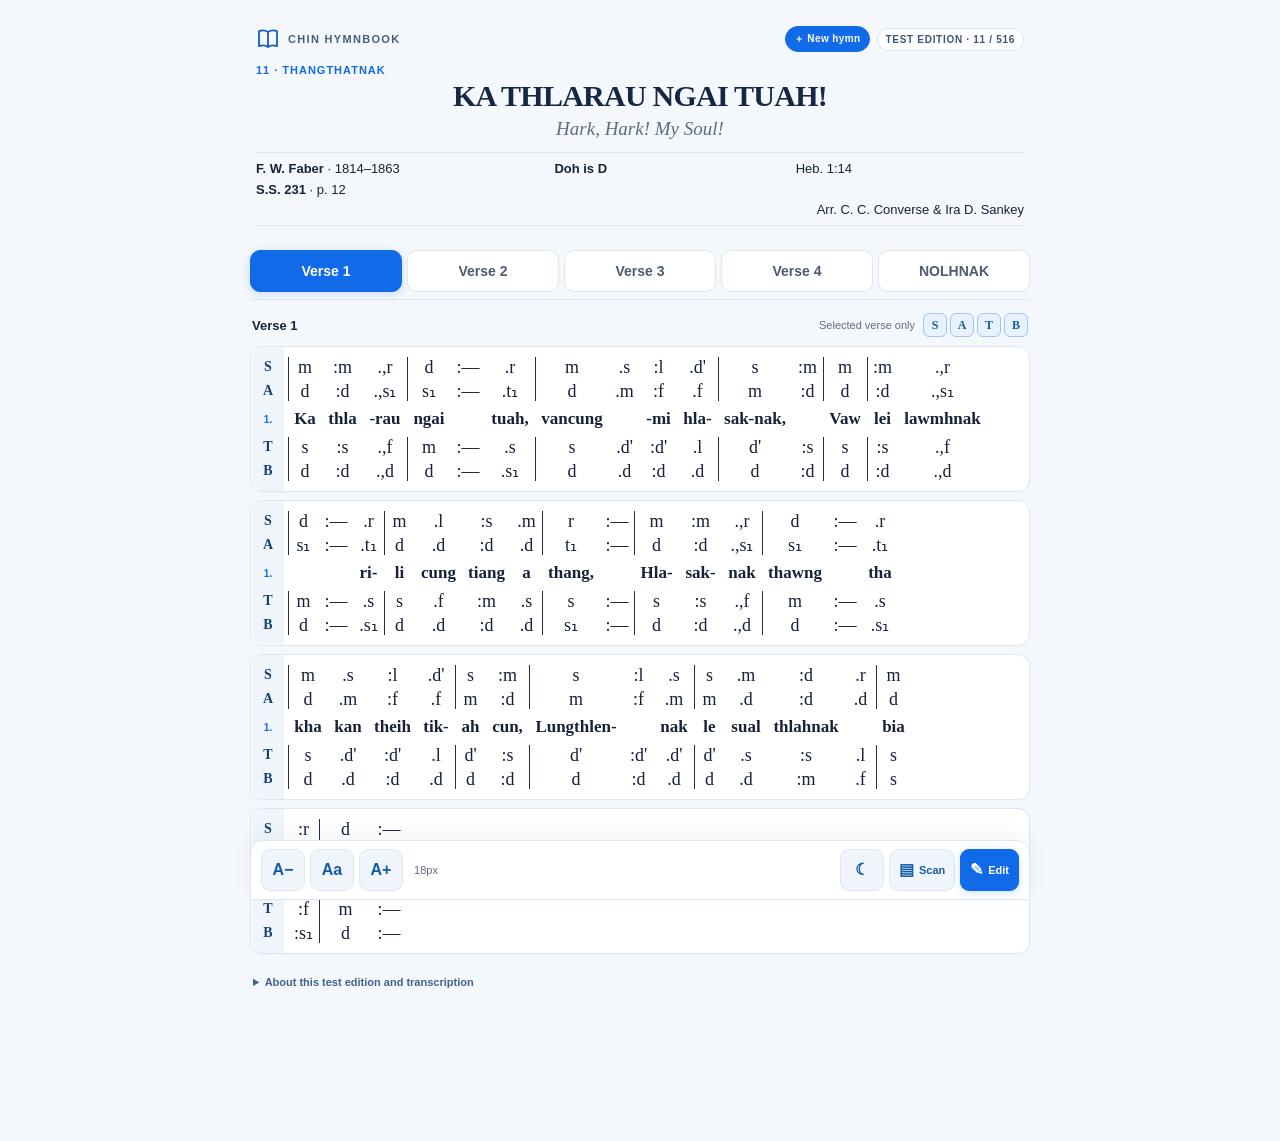
==== commit 3e07bdd2: "Added new hymn option" ====
--- a/Chin_Hymn_11_Mobile_Reader.html
+++ b/Chin_Hymn_11_Mobile_Reader.html
@@ -35,32 +35,31 @@
 .brand svg{width:24px;height:24px;color:#145cbb}
 .draft-tag{font-size:10px;letter-spacing:.07em;color:#35577e;border:1px solid #dae6f3;border-radius:100px;background:#fff;padding:5px 8px;font-weight:800}
 .hymn-number{font-size:11px;font-weight:800;text-transform:uppercase;letter-spacing:.09em;color:var(--blue);margin-bottom:4px}
-h1{font-family:Georgia,"Times New Roman",serif;font-size:clamp(21px,5.3vw,30px);line-height:1.08;letter-spacing:-.025em;margin:0;text-align:center;color:#172743}
+h1{font-family:Georgia,"Times New Roman",serif;font-size:clamp(21px,5.3vw,30px);line-height:1.08;letter-spacing:-.025em;margin:0;text-align:center;color:#172743}h1[data-title-length="long"]{font-size:clamp(19px,4.7vw,26px)}h1[data-title-length="very-long"]{font-size:clamp(18px,4.1vw,23px)}
 .subtitle{font-family:Georgia,"Times New Roman",serif;font-size:clamp(15px,4vw,19px);font-style:italic;text-align:center;margin:6px 0 12px;color:var(--subtle)}
-.metadata{border:1px solid var(--line);border-radius:12px;background:var(--paper);padding:9px 12px;display:grid;grid-template-columns:1fr 1fr;gap:7px 16px;box-shadow:0 2px 9px rgba(26,63,110,.02)}
-.meta{font-size:12px;line-height:1.36;min-width:0}
-.meta strong{font-weight:800;color:var(--ink)}
-.meta-label{font-size:10px;color:var(--subtle);text-transform:uppercase;letter-spacing:.06em;display:block;margin-bottom:1px;font-weight:800}
-.meta.wide{grid-column:1/-1}
+.metadata{border-top:1px solid var(--line);border-bottom:1px solid var(--line);padding:7px 0 6px;display:grid;grid-template-columns:1.25fr 1fr 1fr;gap:3px 13px}
+.meta{font-size:12px;line-height:1.35;min-width:0}.meta strong{font-weight:800;color:var(--ink)}.meta.wide{grid-column:1/-1;text-align:right}
 .meta-group{display:flex;gap:10px;flex-wrap:wrap}
 .tabs-wrap{position:sticky;top:0;z-index:5;padding:8px 0 7px;background:var(--page);border-bottom:1px solid var(--line)}
 .tabs{display:grid;grid-template-columns:repeat(5,minmax(0,1fr));gap:5px;max-width:810px}
 .tab{border:1px solid var(--line);background:var(--paper);color:#4f5a6b;border-radius:10px;padding:11px 2px;font-size:12px;font-weight:750;min-width:0;white-space:nowrap;min-height:42px}
 .tab[aria-selected="true"]{background:var(--blue);color:white;border-color:var(--blue);box-shadow:0 2px 8px #1b6de833}
 .reader{padding:10px 0 0;scroll-margin-top:65px}
-.score-head{display:flex;align-items:center;justify-content:space-between;gap:6px;margin:3px 2px 9px}
+.score-head{display:flex;align-items:center;justify-content:space-between;gap:6px;margin:3px 2px 9px}.score-options{display:flex;align-items:center;justify-content:flex-end;gap:8px}
 .section-name{font-size:13px;font-weight:800;color:var(--ink)}
 .section-caption{color:var(--subtle);font-size:11px;text-align:right}
+.voice-filter{display:flex;gap:3px}.voice-filter button{width:24px;height:24px;border:1px solid var(--line);border-radius:6px;background:var(--paper);color:var(--subtle);font:700 12px Georgia,serif}.voice-filter button[aria-pressed="true"]{background:var(--blue-soft);border-color:#9ec5f5;color:#135aa9}
 .notice{font-size:11px;line-height:1.5;color:#6a552c;background:#fff8e7;border:1px solid #f2dfaa;padding:8px 10px;border-radius:10px;margin:0 0 10px}
 .score{display:flex;flex-direction:column;gap:8px}
 .music-line{background:var(--paper);border:1px solid var(--line);border-radius:12px;display:flex;align-items:stretch;min-width:0;padding:8px 5px 8px 0;box-shadow:0 1px 2px rgba(27,54,96,.02);overflow:hidden}
-.voice-labels{display:grid;grid-template-rows:var(--voice-height) var(--voice-height) var(--lyric-height) var(--voice-height) var(--voice-height);flex:0 0 27px;background:var(--soft);border-radius:11px 0 0 11px;margin:-8px 4px -8px 0;padding:8px 0;align-items:center;justify-items:center;color:#17416d;font:700 12px Georgia,serif}
+.voice-labels{display:grid;grid-template-rows:var(--score-rows);flex:0 0 27px;background:var(--soft);border-radius:11px 0 0 11px;margin:-8px 4px -8px 0;padding:8px 0;align-items:center;justify-items:center;color:#17416d;font:700 12px Georgia,serif}
 .voice-labels .verse-mark{font-size:10px;color:var(--blue);font-family:Arial,sans-serif;align-self:center}
 .event-group{display:flex;gap:0;flex:1;min-width:0;align-items:stretch}
-.event{position:relative;min-width:0;flex-shrink:0;display:grid;grid-template-rows:var(--voice-height) var(--voice-height) var(--lyric-height) var(--voice-height) var(--voice-height);align-items:center;text-align:center;font-family:Georgia,"Times New Roman",serif;font-variant-numeric:tabular-nums;color:var(--ink)}
+.event{position:relative;min-width:0;flex-shrink:0;display:grid;grid-template-rows:var(--score-rows);align-items:center;text-align:center;font-family:Georgia,"Times New Roman",serif;font-variant-numeric:tabular-nums;color:var(--ink)}
 .note{font-size:var(--note-size);white-space:nowrap;line-height:1.12;min-width:0}
 .lyric{font-size:var(--lyric-size);font-weight:700;line-height:1.1;white-space:nowrap;min-width:0}
 .event.bar-before::before,.event.bar-before::after{content:"";position:absolute;left:0;border-left:1.6px solid #22314a;pointer-events:none}
+.music-line.filtered .event.bar-before::before,.music-line.filtered .event.bar-before::after{display:none}
 .event.bar-before::before{top:2px;height:calc(var(--voice-height) * 2 - 4px)}
 .event.bar-before::after{top:calc(var(--voice-height) * 2 + var(--lyric-height) + 2px);height:calc(var(--voice-height) * 2 - 4px)}
 .note.blank,.lyric.blank{opacity:0}
@@ -95,6 +94,7 @@
 .editor-reference{display:grid;grid-template-columns:minmax(0,1fr) minmax(0,1fr);gap:16px;align-items:start;margin:0}.editor-reference figure,.editor-reference section{margin:0;border:1px solid var(--line);border-radius:10px;background:var(--soft);overflow:hidden}.editor-reference figcaption,.editor-reference h3{margin:0;padding:9px 11px;border-bottom:1px solid var(--line);font-size:12px;font-weight:800;color:var(--ink)}.scan-zoom{float:right;display:flex;align-items:center;gap:5px}.scan-zoom button{width:23px;height:23px;padding:0;border:1px solid var(--line);border-radius:5px;background:var(--paper);color:#135aa9;font-weight:800}.scan-zoom span{min-width:35px;text-align:center;font-size:10px;color:var(--subtle)}.editor-scan-viewport{height:500px;overflow:auto;background:#fff}.editor-scan-viewport img{display:block;max-width:none;height:auto;min-width:100%;object-fit:initial;object-position:top left}.editor-edit-panel{height:536px;display:flex;flex-direction:column}.editor-edit-panel p{font-size:11px;line-height:1.4;color:var(--subtle);margin:8px 11px}.editor-table{overflow:auto;padding:0 10px 10px}.editor-table .event-editor,.editor-table .editor-columns{min-width:510px}
 .editor-secondary,.editor-save{border-radius:8px;padding:9px 11px;font-size:12px;font-weight:800}.editor-secondary{background:var(--soft);color:#135aa9;border:1px solid var(--line)}.editor-save{background:var(--blue);color:#fff;border:1px solid var(--blue)}
 @media(max-width:700px){.editor-fields,.import-fields{grid-template-columns:1fr}.editor-body{padding:11px}.editor-reference{grid-template-columns:1fr}.editor-scan-viewport{height:300px}.editor-edit-panel{height:420px}.event-editor,.editor-columns{grid-template-columns:27px repeat(5,minmax(56px,1fr));gap:3px;min-width:330px}.editor-section{overflow-x:auto}.event-editor input{padding:6px 4px;font-size:12px}.editor-actions{padding:9px;gap:5px}.editor-secondary,.editor-save{padding:9px 7px;font-size:11px}}
+@media(max-width:600px){.metadata{grid-template-columns:1fr 1fr;gap:3px 10px}.meta.wide{grid-column:1/-1;text-align:left}.score-head{align-items:flex-start}.score-options{flex-direction:column;align-items:flex-end;gap:4px}.section-caption{font-size:10px}}
 .sr-only{position:absolute;left:-10000px;width:1px;height:1px;overflow:hidden}
 :root[data-theme="dark"]{color-scheme:dark;--page:#111824;--paper:#202a39;--ink:#edf4fe;--subtle:#aebbd0;--line:#39475a;--soft:#2a3a4e;--blue:#64a5ff;--blue-soft:#223d63}
 :root[data-theme="dark"] .tab[aria-selected="true"]{background:#3579d6;color:white}
@@ -121,11 +121,11 @@
     <h1 id="hymnTitle">KA THLARAU NGAI TUAH!</h1>
     <p id="englishTitle" class="subtitle">Hark, Hark! My Soul!</p>
     <div class="metadata" aria-label="Hymn information">
-      <div class="meta"><span class="meta-label">Words</span><span id="wordsMeta"></span></div>
-      <div class="meta"><span class="meta-label">Key</span><span id="keyMeta"></span></div>
-      <div class="meta"><span class="meta-label">Scripture</span><strong id="scriptureMeta"></strong></div>
-      <div class="meta"><span class="meta-label">Source</span><span id="sourceMeta"></span></div>
-      <div class="meta wide"><span class="meta-label">Arrangement</span><strong id="arrangersMeta"></strong></div>
+      <div id="wordsMeta" class="meta"></div>
+      <div id="keyMeta" class="meta"></div>
+      <div id="scriptureMeta" class="meta"></div>
+      <div id="sourceMeta" class="meta"></div>
+      <div id="arrangersMeta" class="meta wide"></div>
     </div>
   </header>
 
@@ -140,7 +140,7 @@
   </nav>
 
   <section id="reader" class="reader" role="tabpanel" aria-label="Selected hymn section">
-    <div class="score-head"><span class="section-name" id="sectionName">Verse 1</span><span class="section-caption" id="sectionCaption">Selected verse only · S / A / T / B</span></div>
+    <div class="score-head"><span class="section-name" id="sectionName">Verse 1</span><div class="score-options"><span class="section-caption" id="sectionCaption">Selected verse only</span><div class="voice-filter" role="group" aria-label="Show or hide sol-fa voices"><button type="button" data-voice="S" aria-pressed="true">S</button><button type="button" data-voice="A" aria-pressed="true">A</button><button type="button" data-voice="T" aria-pressed="true">T</button><button type="button" data-voice="B" aria-pressed="true">B</button></div></div></div>
     <p id="notice" class="notice" hidden>Verse 4 was printed separately below the music. Its lyrics are preserved, but their note-by-note placement is <strong>provisional</strong> and needs musical proofreading.</p>
     <div id="score" class="score" aria-label="Tonic sol-fa score"><div class="music-line">Loading notation…</div></div>
   </section>
@@ -1390,6 +1390,7 @@
   let timer;
   let lastWidth = 0;
   let measureCtx = document.createElement('canvas').getContext('2d');
+  let visibleVoices = {S:true,A:true,T:true,B:true};
 
   function clone(value) { return JSON.parse(JSON.stringify(value)); }
 
@@ -1405,13 +1406,14 @@
   function currentLines() {return section==='chorus' ? data.chorusScore : data.verseScore;}
   function renderHeader() {
     document.getElementById('hymnNumber').textContent=`${data.number} · ${data.category}`;
-    document.getElementById('hymnTitle').textContent=data.title;
+    const title=document.getElementById('hymnTitle');title.textContent=data.title;
+    title.dataset.titleLength=data.title.length>40?'very-long':data.title.length>27?'long':'';
     document.getElementById('englishTitle').textContent=data.englishTitle;
     document.getElementById('wordsMeta').innerHTML=`<strong>${escapeHtml(data.lyricist)}</strong>${data.lyricistDates ? ` · ${escapeHtml(data.lyricistDates)}` : ''}`;
-    document.getElementById('keyMeta').innerHTML=`<strong>${escapeHtml(data.key)}</strong> · Doh is ${escapeHtml(data.key)}`;
+    document.getElementById('keyMeta').innerHTML=`<strong>Doh is ${escapeHtml(data.key)}</strong>`;
     document.getElementById('scriptureMeta').textContent=data.scripture;
-    document.getElementById('sourceMeta').innerHTML=`<strong>${escapeHtml(data.source)}</strong> · Page ${escapeHtml(data.page)}`;
-    document.getElementById('arrangersMeta').textContent=data.arrangers;
+    document.getElementById('sourceMeta').innerHTML=`<strong>${escapeHtml(data.source)}</strong>${data.page ? ` · p. ${escapeHtml(data.page)}` : ''}`;
+    document.getElementById('arrangersMeta').innerHTML=data.arrangers?`Arr. ${escapeHtml(data.arrangers)}`:'';
     document.getElementById('chorusTab').textContent=data.chorusLabel || 'Chorus';
   }
   function lyricFor(event) {
@@ -1471,9 +1473,16 @@
     return rows;
   }
   function makeLine(events, originalSystem, final) {
-    const outer=document.createElement('div');outer.className='music-line'+(final?' last-of-original':'');
+    const outer=document.createElement('div');outer.className='music-line'+(final?' last-of-original':'')+(Object.values(visibleVoices).every(Boolean)?'':' filtered');
+    const rows=[];
+    if(visibleVoices.S)rows.push(['S','note',0,'var(--voice-height)']);
+    if(visibleVoices.A)rows.push(['A','note',1,'var(--voice-height)']);
+    rows.push([section==='chorus'?'♪':section+'.','lyric',null,'var(--lyric-height)']);
+    if(visibleVoices.T)rows.push(['T','note',2,'var(--voice-height)']);
+    if(visibleVoices.B)rows.push(['B','note',3,'var(--voice-height)']);
+    outer.style.setProperty('--score-rows',rows.map(row=>row[3]).join(' '));
     const labels=document.createElement('div');labels.className='voice-labels';labels.setAttribute('aria-hidden','true');
-    labels.innerHTML=`<span>S</span><span>A</span><span class="verse-mark">${section==='chorus'?'♪':section+'.'}</span><span>T</span><span>B</span>`;
+    rows.forEach(row=>{const label=document.createElement('span');label.textContent=row[0];if(row[1]==='lyric')label.className='verse-mark';labels.appendChild(label);});
     outer.appendChild(labels);
     const group=document.createElement('div');group.className='event-group';
     let width=0;for (const e of events) width+=preferredWidth(e);
@@ -1483,12 +1492,12 @@
     for (const e of events){
       const cell=document.createElement('div');cell.className='event'+(e.bar?' bar-before':'');
       cell.style.width=(preferredWidth(e)*factor)+'px';
-      const slots=[e.notes[0],e.notes[1],lyricFor(e),e.notes[2],e.notes[3]];
-      for (let i=0;i<slots.length;i++) {
+      for (const row of rows) {
+        const slot=row[1]==='lyric'?lyricFor(e):e.notes[row[2]];
         const el=document.createElement('div');
-        el.className=(i===2?'lyric':'note')+(!slots[i]?' blank':'');
-        el.textContent=slots[i]||'·';
-        if(i===2 && slots[i])el.title=slots[i];
+        el.className=row[1]+(!slot?' blank':'');
+        el.textContent=slot||'·';
+        if(row[1]==='lyric' && slot)el.title=slot;
         cell.appendChild(el);
       }
       group.appendChild(cell);
@@ -1510,7 +1519,7 @@
     score.appendChild(fragment);
     const chorus=section==='chorus';
     sectionName.textContent=chorus?`${data.chorusLabel} · Chorus`:`Verse ${section}`;
-    sectionCaption.textContent=chorus?'Chorus only · S / A / T / B':'Selected verse only · S / A / T / B';
+    sectionCaption.textContent=chorus?'Chorus only':'Selected verse only';
     notice.hidden=section!=='4';
     tabs.forEach(t=>{
       const isActive=t.dataset.section===section;
@@ -1604,6 +1613,7 @@
     document.getElementById('themeIcon').textContent=next==='dark'?'☀':'☾';
     settingsSave('chinHymn11-theme',next);
   });
+  document.querySelectorAll('[data-voice]').forEach(button=>button.addEventListener('click',()=>{const voice=button.dataset.voice;visibleVoices[voice]=!visibleVoices[voice];settingsSave('chinHymn11-voices',JSON.stringify(visibleVoices));document.querySelectorAll('[data-voice]').forEach(control=>control.setAttribute('aria-pressed',String(visibleVoices[control.dataset.voice])));render();}));
   document.getElementById('openScan').addEventListener('click',()=>{
     if(typeof dialog.showModal==='function') dialog.showModal();
     else {scanImage.hidden=false;window.open(scanImage.src,'_blank','noopener');}
@@ -1626,6 +1636,8 @@
   importForm.addEventListener('submit',ev=>{ev.preventDefault();if(importedFile)createImportedDraft();});
   savedDataLoad();
   const savedTheme=settingsGet('chinHymn11-theme','light');
+  try { visibleVoices={...visibleVoices,...JSON.parse(settingsGet('chinHymn11-voices','{}'))}; } catch {}
+  document.querySelectorAll('[data-voice]').forEach(control=>control.setAttribute('aria-pressed',String(visibleVoices[control.dataset.voice])));
   root.dataset.theme=savedTheme==='dark'?'dark':'light';
   document.getElementById('themeIcon').textContent=root.dataset.theme==='dark'?'☀':'☾';
   document.getElementById('themeToggle').setAttribute('aria-label',root.dataset.theme==='dark'?'Switch to light mode':'Switch to dark mode');
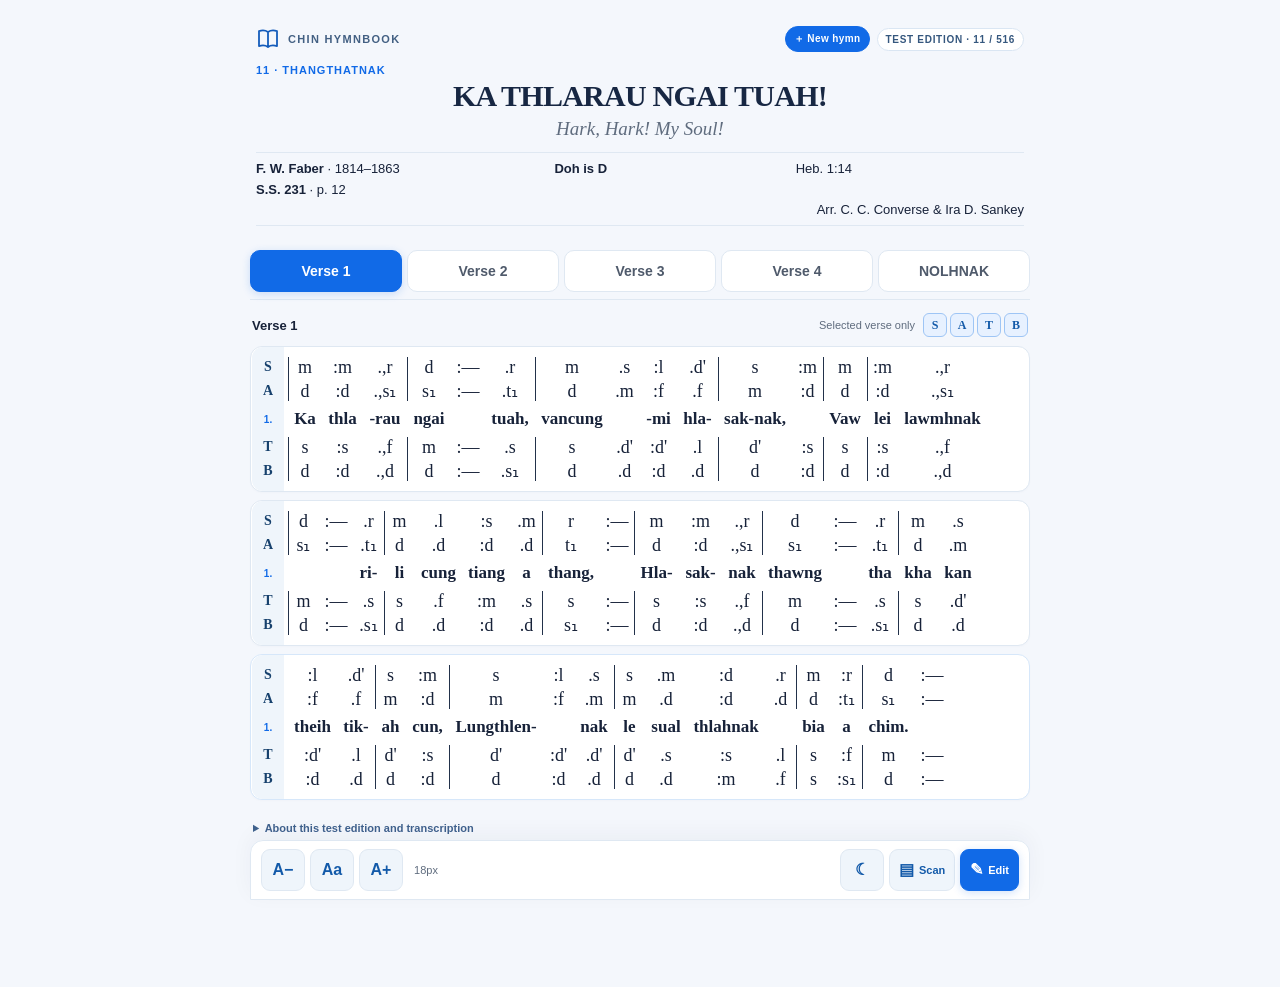
==== commit ecb428ae: "Improve mobile score line balancing" ====
--- a/Chin_Hymn_11_Mobile_Reader.html
+++ b/Chin_Hymn_11_Mobile_Reader.html
@@ -59,9 +59,12 @@
 .note{font-size:var(--note-size);white-space:nowrap;line-height:1.12;min-width:0}
 .lyric{font-size:var(--lyric-size);font-weight:700;line-height:1.1;white-space:nowrap;min-width:0}
 .event.bar-before::before,.event.bar-before::after{content:"";position:absolute;left:0;border-left:1.6px solid #22314a;pointer-events:none}
-.music-line.filtered .event.bar-before::before,.music-line.filtered .event.bar-before::after{display:none}
 .event.bar-before::before{top:2px;height:calc(var(--voice-height) * 2 - 4px)}
 .event.bar-before::after{top:calc(var(--voice-height) * 2 + var(--lyric-height) + 2px);height:calc(var(--voice-height) * 2 - 4px)}
+.event.bar-double::before,.event.bar-double::after{display:none}
+.voice-divider{position:absolute;left:0;border-left:1.6px solid #22314a;pointer-events:none}.voice-divider-s{top:2px;height:calc(var(--voice-height) - 4px)}.voice-divider-a{top:calc(var(--voice-height) + 2px);height:calc(var(--voice-height) - 4px)}.voice-divider-t{top:calc(var(--voice-height) * 2 + var(--lyric-height) + 2px);height:calc(var(--voice-height) - 4px)}.voice-divider-b{top:calc(var(--voice-height) * 3 + var(--lyric-height) + 2px);height:calc(var(--voice-height) - 4px)}
+.music-line.filtered .event.bar-before::before,.music-line.filtered .event.bar-before::after{display:none}
+.music-line.filtered .voice-divider{display:none}
 .note.blank,.lyric.blank{opacity:0}
 .music-line.last-of-original{border-color:#d6e7fa}
 .footer-tools{position:sticky;z-index:6;bottom:0;padding:8px 10px calc(8px + env(safe-area-inset-bottom));background:color-mix(in srgb,var(--paper) 96%,transparent);backdrop-filter:blur(8px);border:1px solid var(--line);border-radius:13px 13px 0 0;display:flex;align-items:center;justify-content:space-between;gap:8px;margin-top:25px;box-shadow:0 -6px 22px #142b4b0b}
@@ -89,11 +92,11 @@
 .editor-details{margin:0 0 18px}.editor-details summary{cursor:pointer;font-size:14px;font-weight:800;color:#40628e;margin-bottom:10px}.editor-details[open] summary{margin-bottom:10px}
 .editor-fields{display:grid;grid-template-columns:repeat(2,minmax(0,1fr));gap:9px}.editor-field{display:grid;gap:4px;font-size:11px;font-weight:750;color:var(--subtle)}
 .editor-field input,.event-editor input{font:inherit;color:var(--ink);background:var(--paper);border:1px solid var(--line);border-radius:7px;padding:7px;min-width:0}
-.event-editor{display:grid;grid-template-columns:36px repeat(5,minmax(64px,1fr));gap:5px;align-items:center;margin:0 0 5px}.event-editor label{font:700 11px Georgia,serif;color:var(--subtle);text-align:center}.event-editor .event-number{font:700 11px Arial,sans-serif;text-align:right;color:var(--subtle)}
-.editor-columns{display:grid;grid-template-columns:36px repeat(5,minmax(64px,1fr));gap:5px;margin:0 0 5px}.editor-columns span{font-size:10px;font-weight:800;color:var(--subtle);text-align:center}.editor-actions{position:sticky;bottom:0;display:grid;grid-template-columns:auto auto 1fr auto auto;gap:7px;align-items:center;padding:10px 14px;background:var(--paper);border-top:1px solid var(--line)}
-.editor-reference{display:grid;grid-template-columns:minmax(0,1fr) minmax(0,1fr);gap:16px;align-items:start;margin:0}.editor-reference figure,.editor-reference section{margin:0;border:1px solid var(--line);border-radius:10px;background:var(--soft);overflow:hidden}.editor-reference figcaption,.editor-reference h3{margin:0;padding:9px 11px;border-bottom:1px solid var(--line);font-size:12px;font-weight:800;color:var(--ink)}.scan-zoom{float:right;display:flex;align-items:center;gap:5px}.scan-zoom button{width:23px;height:23px;padding:0;border:1px solid var(--line);border-radius:5px;background:var(--paper);color:#135aa9;font-weight:800}.scan-zoom span{min-width:35px;text-align:center;font-size:10px;color:var(--subtle)}.editor-scan-viewport{height:500px;overflow:auto;background:#fff}.editor-scan-viewport img{display:block;max-width:none;height:auto;min-width:100%;object-fit:initial;object-position:top left}.editor-edit-panel{height:536px;display:flex;flex-direction:column}.editor-edit-panel p{font-size:11px;line-height:1.4;color:var(--subtle);margin:8px 11px}.editor-table{overflow:auto;padding:0 10px 10px}.editor-table .event-editor,.editor-table .editor-columns{min-width:510px}
+.event-editor{display:grid;grid-template-columns:36px repeat(5,minmax(64px,1fr)) 100px;gap:5px;align-items:center;margin:0 0 5px}.event-editor label{font:700 11px Georgia,serif;color:var(--subtle);text-align:center}.event-editor .event-number{font:700 11px Arial,sans-serif;text-align:right;color:var(--subtle)}.event-structure{display:flex;align-items:center;justify-content:center;gap:3px}.event-structure select{width:48px;border:1px solid var(--line);border-radius:5px;background:var(--paper);color:var(--ink);font-size:9px;padding:4px 1px}.event-structure button{width:20px;height:24px;padding:0;border:1px solid var(--line);border-radius:5px;background:var(--paper);color:#135aa9;font-weight:800}
+.editor-columns{display:grid;grid-template-columns:36px repeat(5,minmax(64px,1fr)) 100px;gap:5px;margin:0 0 5px}.editor-columns span{font-size:10px;font-weight:800;color:var(--subtle);text-align:center}.editor-actions{position:sticky;bottom:0;display:grid;grid-template-columns:auto auto 1fr auto auto;gap:7px;align-items:center;padding:10px 14px;background:var(--paper);border-top:1px solid var(--line)}
+.editor-reference{display:grid;grid-template-columns:minmax(0,1fr) minmax(0,1fr);gap:16px;align-items:start;margin:0}.editor-reference figure,.editor-reference section{margin:0;border:1px solid var(--line);border-radius:10px;background:var(--soft);overflow:hidden}.editor-reference figcaption,.editor-reference h3{margin:0;padding:9px 11px;border-bottom:1px solid var(--line);font-size:12px;font-weight:800;color:var(--ink)}.scan-zoom{float:right;display:flex;align-items:center;gap:5px}.scan-zoom button{width:23px;height:23px;padding:0;border:1px solid var(--line);border-radius:5px;background:var(--paper);color:#135aa9;font-weight:800}.scan-zoom span{min-width:35px;text-align:center;font-size:10px;color:var(--subtle)}.editor-scan-viewport{height:500px;overflow:auto;background:#fff}.editor-scan-viewport img{display:block;max-width:none;height:auto;min-width:100%;object-fit:initial;object-position:top left}.editor-edit-panel{height:536px;display:flex;flex-direction:column}.editor-edit-panel p{font-size:11px;line-height:1.4;color:var(--subtle);margin:8px 11px}.editor-table{overflow:auto;padding:0 10px 10px}.editor-table .event-editor,.editor-table .editor-columns{min-width:620px}
 .editor-secondary,.editor-save{border-radius:8px;padding:9px 11px;font-size:12px;font-weight:800}.editor-secondary{background:var(--soft);color:#135aa9;border:1px solid var(--line)}.editor-save{background:var(--blue);color:#fff;border:1px solid var(--blue)}
-@media(max-width:700px){.editor-fields,.import-fields{grid-template-columns:1fr}.editor-body{padding:11px}.editor-reference{grid-template-columns:1fr}.editor-scan-viewport{height:300px}.editor-edit-panel{height:420px}.event-editor,.editor-columns{grid-template-columns:27px repeat(5,minmax(56px,1fr));gap:3px;min-width:330px}.editor-section{overflow-x:auto}.event-editor input{padding:6px 4px;font-size:12px}.editor-actions{padding:9px;gap:5px}.editor-secondary,.editor-save{padding:9px 7px;font-size:11px}}
+@media(max-width:700px){.editor-fields,.import-fields{grid-template-columns:1fr}.editor-body{padding:11px}.editor-reference{grid-template-columns:1fr}.editor-scan-viewport{height:300px}.editor-edit-panel{height:420px}.event-editor,.editor-columns{grid-template-columns:27px repeat(5,minmax(56px,1fr)) 100px;gap:3px;min-width:430px}.editor-section{overflow-x:auto}.event-editor input{padding:6px 4px;font-size:12px}.editor-actions{padding:9px;gap:5px}.editor-secondary,.editor-save{padding:9px 7px;font-size:11px}}
 @media(max-width:600px){.metadata{grid-template-columns:1fr 1fr;gap:3px 10px}.meta.wide{grid-column:1/-1;text-align:left}.score-head{align-items:flex-start}.score-options{flex-direction:column;align-items:flex-end;gap:4px}.section-caption{font-size:10px}}
 .sr-only{position:absolute;left:-10000px;width:1px;height:1px;overflow:hidden}
 :root[data-theme="dark"]{color-scheme:dark;--page:#111824;--paper:#202a39;--ink:#edf4fe;--subtle:#aebbd0;--line:#39475a;--soft:#2a3a4e;--blue:#64a5ff;--blue-soft:#223d63}
@@ -101,7 +104,8 @@
 :root[data-theme="dark"] .primary-control{background:#3579d6;border-color:#3579d6}
 :root[data-theme="dark"] .import-warning{color:#f2d9a0;background:#423823;border-color:#786130}
 :root[data-theme="dark"] .notice{color:#f2d9a0;background:#423823;border-color:#786130}
-:root[data-theme="dark"] .event.bar-before::before,:root[data-theme="dark"] .event.bar-before::after{border-color:#cfdbeb}
+:root[data-theme="dark"] .event.bar-before::before,:root[data-theme="dark"] .event.bar-before::after{border-color:#cfdbeb}:root[data-theme="dark"] .event.bar-double::before,:root[data-theme="dark"] .event.bar-double::after{border-left-color:#cfdbeb}
+:root[data-theme="dark"] .voice-divider{border-color:#cfdbeb}
 :root[data-theme="dark"] .voice-labels{color:#d5e8fc}
 :root[data-theme="dark"] .draft-tag{background:var(--paper);border-color:var(--line);color:var(--subtle)}
 :root[data-theme="dark"] .footer-tools{background:#202a39f5}
@@ -1441,35 +1445,28 @@
     return measures;
   }
   function reflowEvents(events, cap) {
-    const measures=intoMeasures(events);
-    const rows=[];let curr=[];let used=0;
-    const push=()=>{if(curr.length){rows.push(curr);curr=[];used=0;}};
-    for (const measure of measures){
-      const measureWidth=measure.reduce((sum,e)=>sum+preferredWidth(e),0);
-      if (measureWidth<=cap){
-        if (used+measureWidth>cap && curr.length)push();
-        curr.push(...measure);used+=measureWidth;
-      } else {
-        // A measure can be longer than a phone screen. Split only at note boundaries.
-        for(const e of measure){
-          const w=Math.min(preferredWidth(e),cap);
-          if(used+w>cap && curr.length) push();
-          curr.push(e);used+=w;
-        }
+    if(!events.length)return [];
+    const widths=events.map(event=>Math.min(preferredWidth(event),cap));
+    const count=events.length;
+    const best=Array(count+1).fill(Infinity);const next=Array(count).fill(count);
+    best[count]=0;
+    // Choose visual lines globally. A barline is preferred, but never at the
+    // expense of leaving a large unusable blank area on a narrow screen.
+    for(let start=count-1;start>=0;start--){
+      let used=0;
+      for(let end=start;end<count;end++){
+        if(used+widths[end]>cap && end>start)break;
+        used+=widths[end];
+        const following=end+1;
+        const remaining=Math.max(0,cap-used);
+        let cost=remaining*remaining;
+        if(following<count && !events[following].bar)cost+=cap*cap*.035;
+        if(following===count && end-start<2 && start>0)cost+=cap*cap*.18;
+        cost+=best[following];
+        if(cost<best[start]){best[start]=cost;next[start]=following;}
       }
     }
-    push();
-    // Avoid a final "orphan" with only one sung syllable on its own line.
-    // Moving whole note events preserves S/A/lyrics/T/B alignment.
-    if (rows.length>1) {
-      const last=rows.at(-1), prior=rows.at(-2);
-      let lastWidth=last.reduce((n,e)=>n+preferredWidth(e),0);
-      while(last.length<3 && prior.length>3){
-        const candidate=prior.at(-1), w=preferredWidth(candidate);
-        if(lastWidth+w>cap)break;
-        prior.pop();last.unshift(candidate);lastWidth+=w;
-      }
-    }
+    const rows=[];for(let start=0;start<count;){const end=next[start];rows.push(events.slice(start,end));start=end;}
     return rows;
   }
   function makeLine(events, originalSystem, final) {
@@ -1490,7 +1487,7 @@
     // If one unusual lyric word exceeds available width, reduce its column without overflowing.
     const factor=width>cap && events.length===1? Math.min(1,cap/width):1;
     for (const e of events){
-      const cell=document.createElement('div');cell.className='event'+(e.bar?' bar-before':'');
+      const cell=document.createElement('div');cell.className='event'+(e.bar?' bar-before':'')+(e.barStyle==='double'?' bar-double':'');
       cell.style.width=(preferredWidth(e)*factor)+'px';
       for (const row of rows) {
         const slot=row[1]==='lyric'?lyricFor(e):e.notes[row[2]];
@@ -1499,6 +1496,9 @@
         el.textContent=slot||'·';
         if(row[1]==='lyric' && slot)el.title=slot;
         cell.appendChild(el);
+      }
+      if(e.barStyle==='double'){
+        ['s','a','t','b'].forEach(voice=>{const divider=document.createElement('span');divider.className=`voice-divider voice-divider-${voice}`;divider.setAttribute('aria-hidden','true');cell.appendChild(divider);});
       }
       group.appendChild(cell);
     }
@@ -1553,25 +1553,37 @@
     const eventRows=score.flatMap(system=>system.events).map((event,index)=>{
       const lyric=lyricFor(event); const prefix=`event-${index}`;
       const note=(voice,label)=>`<input aria-label="Event ${index+1} ${label}" name="${prefix}-note-${voice}" value="${escapeHtml(event.notes[voice])}">`;
-      return `<div class="event-editor"><span class="event-number">${index+1}</span>${note(0,'S')}${note(1,'A')}<input aria-label="Event ${index+1} ${lyricLabel}" name="${prefix}-lyric" value="${escapeHtml(lyric)}">${note(2,'T')}${note(3,'B')}</div>`;
+      const barStyle=event.barStyle==='double'?'double':event.bar?'single':'none';
+      return `<div class="event-editor"><span class="event-number">${index+1}</span>${note(0,'S')}${note(1,'A')}<input aria-label="Event ${index+1} ${lyricLabel}" name="${prefix}-lyric" value="${escapeHtml(lyric)}">${note(2,'T')}${note(3,'B')}<span class="event-structure"><select name="${prefix}-bar-style" aria-label="Divider before event ${index+1}"><option value="none" ${barStyle==='none'?'selected':''}>None</option><option value="single" ${barStyle==='single'?'selected':''}>Shared</option><option value="double" ${barStyle==='double'?'selected':''}>Separate</option></select><button type="button" data-move-event="${index}" data-direction="-1" aria-label="Move event ${index+1} left">←</button><button type="button" data-move-event="${index}" data-direction="1" aria-label="Move event ${index+1} right">→</button></span></div>`;
     }).join('');
     const label=section==='chorus'?escapeHtml(data.chorusLabel):'Verse '+section;
-    return `<details class="editor-details"><summary>Hymn details</summary><div class="editor-fields">${input('Hymn number','number',data.number)}${input('Category','category',data.category)}${input('Title','title',data.title)}${input('English title','englishTitle',data.englishTitle)}${input('Lyricist','lyricist',data.lyricist)}${input('Lyricist dates','lyricistDates',data.lyricistDates)}${input('Key / Doh','key',data.key)}${input('Scripture','scripture',data.scripture)}${input('Source','source',data.source)}${input('Book page','page',data.page)}${input('Arrangement','arrangers',data.arrangers)}${input('Chorus label','chorusLabel',data.chorusLabel)}</div></details><section class="editor-reference" aria-label="Proofreading workspace"><figure><figcaption>Original scan <span class="scan-zoom"><button type="button" data-scan-zoom="-25" aria-label="Zoom out original scan">−</button><span id="scanZoomCaption">${editorScanZoom}%</span><button type="button" data-scan-zoom="25" aria-label="Zoom in original scan">+</button></span></figcaption><div class="editor-scan-viewport"><img id="editorScan" style="width:${editorScanZoom}%" src="${escapeHtml(activeScanSrc)}" alt="Original scan of hymn ${escapeHtml(data.number)}"></div></figure><section class="editor-edit-panel"><h3>${label} edit view</h3><p>Each row stays aligned as S, A, lyric, T, B.</p><div class="editor-table"><div class="editor-columns"><span>#</span><span>S</span><span>A</span><span>Lyric</span><span>T</span><span>B</span></div>${eventRows}</div></section></section>`;
+    return `<details class="editor-details"><summary>Hymn details</summary><div class="editor-fields">${input('Hymn number','number',data.number)}${input('Category','category',data.category)}${input('Title','title',data.title)}${input('English title','englishTitle',data.englishTitle)}${input('Lyricist','lyricist',data.lyricist)}${input('Lyricist dates','lyricistDates',data.lyricistDates)}${input('Key / Doh','key',data.key)}${input('Scripture','scripture',data.scripture)}${input('Source','source',data.source)}${input('Book page','page',data.page)}${input('Arrangement','arrangers',data.arrangers)}${input('Chorus label','chorusLabel',data.chorusLabel)}</div></details><section class="editor-reference" aria-label="Proofreading workspace"><figure><figcaption>Original scan <span class="scan-zoom"><button type="button" data-scan-zoom="-25" aria-label="Zoom out original scan">−</button><span id="scanZoomCaption">${editorScanZoom}%</span><button type="button" data-scan-zoom="25" aria-label="Zoom in original scan">+</button></span></figcaption><div class="editor-scan-viewport"><img id="editorScan" style="width:${editorScanZoom}%" src="${escapeHtml(activeScanSrc)}" alt="Original scan of hymn ${escapeHtml(data.number)}"></div></figure><section class="editor-edit-panel"><h3>${label} edit view</h3><p>Columns stay synchronized. Shared divides S/A and T/B; Separate divides S, A, T, and B individually. Arrows move the complete S/A/lyric/T/B column.</p><div class="editor-table"><div class="editor-columns"><span>#</span><span>S</span><span>A</span><span>Lyric</span><span>T</span><span>B</span><span>Structure</span></div>${eventRows}</div></section></section>`;
   }
   function openEditor() { editorBody.innerHTML=editorMarkup(); editorDialog.showModal(); }
   function savedDataLoad() { try { const saved=localStorage.getItem('chinHymn11-edits'); if(saved) data=JSON.parse(saved); } catch {} }
-  function saveEditor() {
+  function applyEditorForm() {
     const form=new FormData(document.getElementById('editorForm'));
     ['number','category','title','englishTitle','lyricist','lyricistDates','key','scripture','source','page','arrangers','chorusLabel'].forEach(key=>data[key]=String(form.get(key) ?? '').trim());
     const events=currentLines().flatMap(system=>system.events);
     events.forEach((event,index)=>{
       event.notes=event.notes.map((_,voice)=>String(form.get(`event-${index}-note-${voice}`) ?? '').trim());
       const lyric=String(form.get(`event-${index}-lyric`) ?? '').trim();
+      const barStyle=String(form.get(`event-${index}-bar-style`) ?? 'none');
+      if(barStyle==='none'){delete event.bar;delete event.barStyle;}else{event.bar=true;if(barStyle==='double')event.barStyle='double';else delete event.barStyle;}
       if(section==='chorus') event.chorusLyric=lyric;
       else if(section==='4') event.verse4=lyric;
       else { event.lyrics ??=['','','']; event.lyrics[Number(section)-1]=lyric; }
     });
-    settingsSave(dataStorageKey,JSON.stringify(data)); render(); editorDialog.close();
+  }
+  function saveEditor() {
+    applyEditorForm();settingsSave(dataStorageKey,JSON.stringify(data)); render(); editorDialog.close();
+  }
+  function moveEvent(index,direction) {
+    applyEditorForm();const events=currentLines().flatMap(system=>system.events);const target=index+direction;
+    if(target<0||target>=events.length)return;
+    [events[index],events[target]]=[events[target],events[index]];
+    let offset=0;for(const system of currentLines()){const count=system.events.length;system.events=events.slice(offset,offset+count);offset+=count;}
+    editorBody.innerHTML=editorMarkup();
   }
   function exportData() {
     const blob=new Blob([JSON.stringify(data,null,2)+'\n'],{type:'application/json'}); const url=URL.createObjectURL(blob);
@@ -1627,6 +1639,7 @@
   document.getElementById('exportEdits').addEventListener('click',exportData);
   document.getElementById('resetEdits').addEventListener('click',()=>{if(window.confirm('Remove all locally saved hymn edits from this device?')){try{localStorage.removeItem(dataStorageKey)}catch{}data=clone(originalData);dataStorageKey='chinHymn11-edits';render();editorBody.innerHTML=editorMarkup();}});
   editorBody.addEventListener('click',ev=>{const button=ev.target.closest('[data-scan-zoom]');if(!button)return;editorScanZoom=Math.max(50,Math.min(250,editorScanZoom+Number(button.dataset.scanZoom)));const image=document.getElementById('editorScan');const caption=document.getElementById('scanZoomCaption');if(image)image.style.width=editorScanZoom+'%';if(caption)caption.textContent=editorScanZoom+'%';});
+  editorBody.addEventListener('click',ev=>{const button=ev.target.closest('[data-move-event]');if(button)moveEvent(Number(button.dataset.moveEvent),Number(button.dataset.direction));});
   editorDialog.addEventListener('click',ev=>{if(ev.target===editorDialog)editorDialog.close()});
   document.getElementById('openImporter').addEventListener('click',()=>importDialog.showModal());
   document.getElementById('closeImporter').addEventListener('click',()=>importDialog.close());
